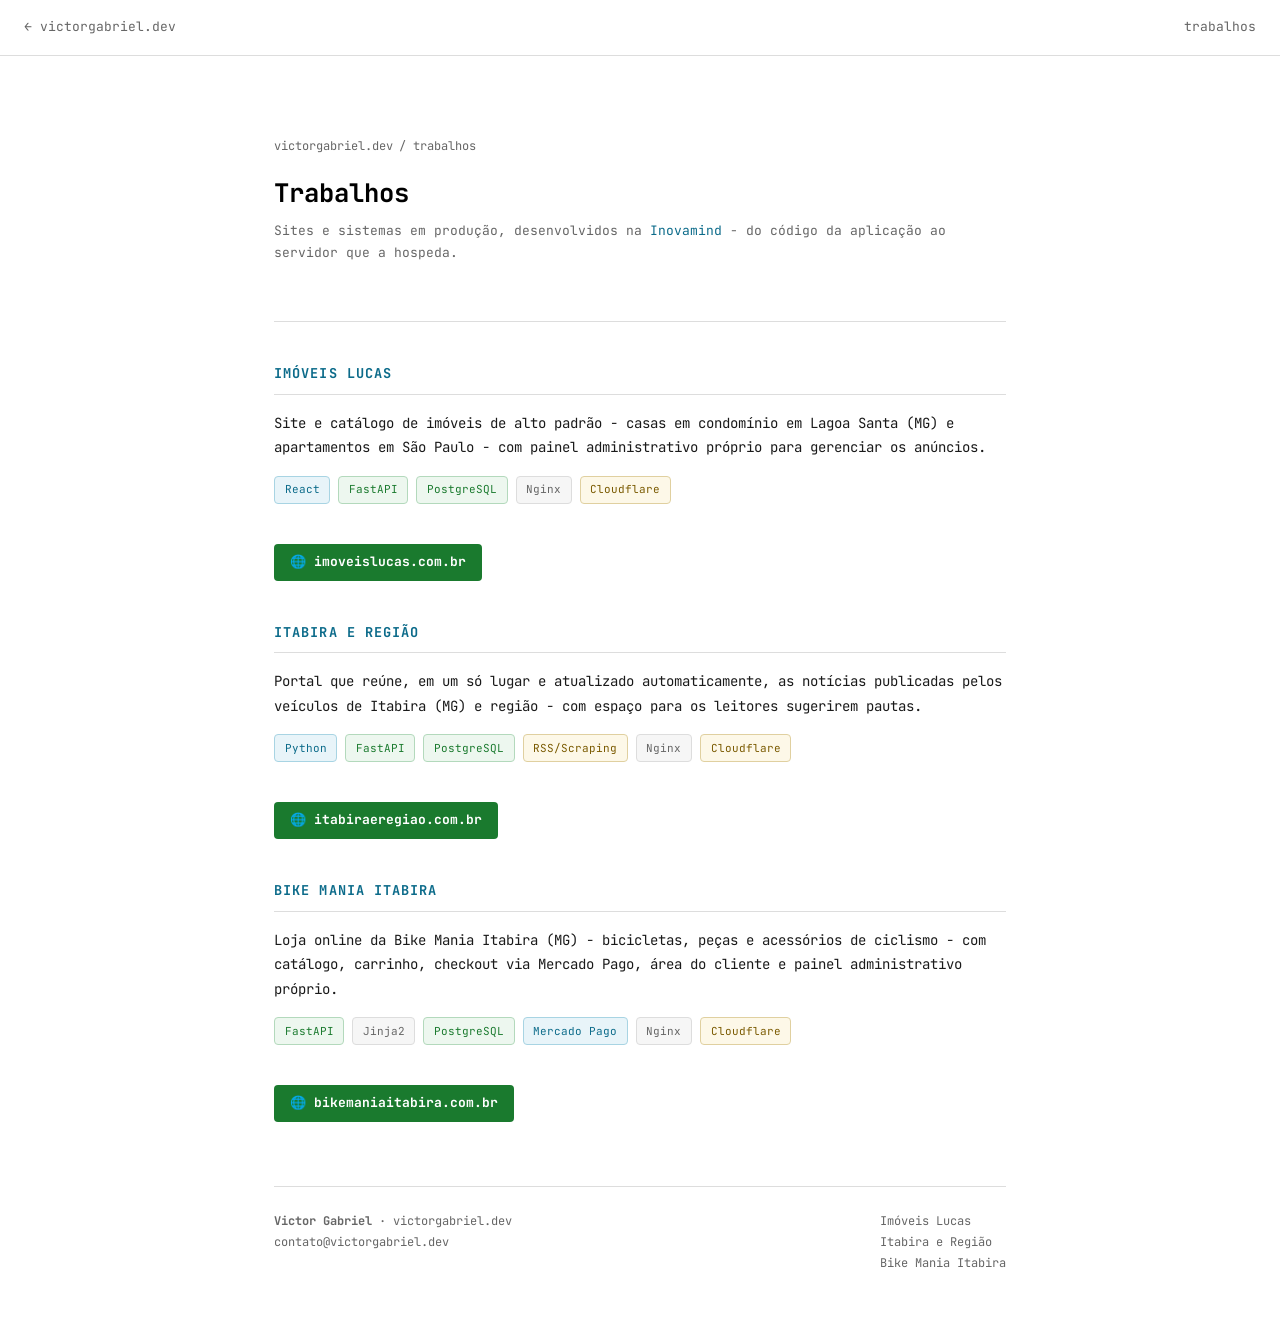
==== trabalhos/index.html @ 8f11a796 "Adiciona Bike Mania Itabira (novo trabalho-cliente) em Trabalhos + rede de sites Loja online de cicl" ====
<!DOCTYPE html>
<html lang="pt-BR">
<head>
  <meta charset="UTF-8">
  <meta name="viewport" content="width=device-width, initial-scale=1.0">

  <title>Trabalhos - Sites e Sistemas Desenvolvidos | Victor Gabriel</title>
  <meta name="description" content="Trabalhos desenvolvidos por Victor Gabriel na Inovamind: Imóveis Lucas (site e catálogo de imóveis de alto padrão com painel administrativo), Itabira e Região (portal que reúne as notícias dos veículos de Itabira-MG) e Bike Mania Itabira (loja online de ciclismo com checkout Mercado Pago e painel administrativo).">
  <meta name="keywords" content="Victor Gabriel trabalhos, Imóveis Lucas, Itabira e Região, Bike Mania Itabira, loja de bicicletas Itabira, e-commerce ciclismo, portal de notícias Itabira, catálogo de imóveis, painel administrativo, FastAPI, PostgreSQL, Inovamind, Victor Gabriel Dev, Victor Gabriel Desenvolvedor, Victor Gabriel Software">
  <meta name="author" content="Victor Gabriel">
  <meta name="robots" content="index, follow">
  <link rel="canonical" href="https://victorgabriel.dev/trabalhos/">

  <meta property="og:type"        content="website">
  <meta property="og:url"         content="https://victorgabriel.dev/trabalhos/">
  <meta property="og:title"       content="Trabalhos - Sites e Sistemas Desenvolvidos | Victor Gabriel">
  <meta property="og:description" content="Imóveis Lucas - site e catálogo de imóveis de alto padrão. Itabira e Região - portal de notícias de Itabira (MG). Bike Mania Itabira - loja online de ciclismo. Desenvolvidos na Inovamind.">
  <meta property="og:image"       content="https://victorgabriel.dev/paz-amor-e-coding.jpg">
  <meta property="og:locale"      content="pt_BR">
  <meta property="og:site_name"   content="Victor Gabriel">

  <meta name="twitter:card"        content="summary">
  <meta name="twitter:title"       content="Trabalhos - Sites e Sistemas Desenvolvidos | Victor Gabriel">
  <meta name="twitter:description" content="Imóveis Lucas - site e catálogo de imóveis de alto padrão. Itabira e Região - portal de notícias de Itabira (MG). Bike Mania Itabira - loja online de ciclismo. Desenvolvidos na Inovamind.">
  <meta name="twitter:image"       content="https://victorgabriel.dev/paz-amor-e-coding.jpg">

  <script type="application/ld+json">
  {
    "@context": "https://schema.org",
    "@type": "CollectionPage",
    "name": "Trabalhos - Victor Gabriel",
    "description": "Sites e sistemas desenvolvidos por Victor Gabriel na Inovamind.",
    "url": "https://victorgabriel.dev/trabalhos/",
    "inLanguage": "pt-BR",
    "author": {
      "@type": "Person",
      "name": "Victor Gabriel",
      "url": "https://victorgabriel.dev",
      "email": "contato@victorgabriel.dev"
    },
    "hasPart": [
      {
        "@type": "WebSite",
        "name": "Imóveis Lucas",
        "url": "https://www.imoveislucas.com.br",
        "description": "Site e catálogo de imóveis de alto padrão - casas em condomínio em Lagoa Santa (MG) e apartamentos em São Paulo - com painel administrativo próprio."
      },
      {
        "@type": "WebSite",
        "name": "Itabira e Região",
        "url": "https://itabiraeregiao.com.br",
        "description": "Portal que reúne, em um só lugar e atualizado automaticamente, as notícias publicadas pelos veículos de Itabira (MG) e região."
      },
      {
        "@type": "WebSite",
        "name": "Bike Mania Itabira",
        "url": "https://bikemaniaitabira.com.br",
        "description": "Loja online da Bike Mania Itabira (MG) - bicicletas, peças e acessórios de ciclismo - com catálogo, carrinho, checkout Mercado Pago, área do cliente e painel administrativo próprio."
      }
    ]
  }
  </script>

  <link rel="preconnect" href="https://fonts.googleapis.com">
  <link rel="preconnect" href="https://fonts.gstatic.com" crossorigin>
  <link href="https://fonts.googleapis.com/css2?family=JetBrains+Mono:ital,wght@0,400;0,600;0,700;1,400&display=swap" rel="stylesheet">

  <style>
    *, *::before, *::after { box-sizing: border-box; margin: 0; padding: 0 }

    :root {
      --bg:      #ffffff;
      --bg-2:    #f6f6f6;
      --bg-3:    #efefef;
      --fg:      #1a1a1a;
      --fg-2:    #666;
      --green:   #1a7a2e;
      --cyan:    #0c6b8a;
      --yellow:  #7a5a00;
      --red:     #b53030;
      --border:  #ddd;
      --font:    'JetBrains Mono', 'Cascadia Code', 'Fira Code', monospace;
      --radius:  4px;
      --max-w:   780px
    }

    html { scroll-behavior: smooth }

    body {
      background: var(--bg);
      color: var(--fg);
      font-family: var(--font);
      font-size: 14px;
      line-height: 1.75
    }

    .page {
      max-width: var(--max-w);
      margin: 0 auto;
      padding: 2rem 1.5rem 4rem
    }

    nav {
      display: flex;
      justify-content: space-between;
      align-items: center;
      padding: 1rem 1.5rem;
      border-bottom: 1px solid var(--border);
      font-size: 13px;
      position: sticky;
      top: 0;
      background: var(--bg);
      z-index: 10
    }

    nav a {
      color: var(--fg-2);
      text-decoration: none;
      transition: color .15s
    }
    nav a:hover { color: var(--green) }

    nav .nav-right { display: flex; gap: 1.5rem; align-items: center }

    header {
      padding: 3rem 0 2rem;
      border-bottom: 1px solid var(--border);
      margin-bottom: 2.5rem
    }

    .breadcrumb {
      font-size: 12px;
      color: var(--fg-2);
      margin-bottom: 1.25rem
    }
    .breadcrumb a { color: var(--fg-2); text-decoration: none }
    .breadcrumb a:hover { color: var(--green) }
    .breadcrumb span { margin: 0 .4rem }

    h1 {
      font-size: 1.6rem;
      font-weight: 700;
      color: #000;
      line-height: 1.3;
      margin-bottom: .6rem
    }

    .tagline {
      color: var(--fg-2);
      font-size: 13px;
      margin-bottom: 1.5rem
    }

    .meta-badges {
      display: flex;
      flex-wrap: wrap;
      gap: .5rem;
      margin-bottom: 1.5rem
    }

    .badge {
      display: inline-block;
      font-size: 11px;
      padding: .2rem .6rem;
      border-radius: var(--radius);
      border: 1px solid var(--border);
      color: var(--fg-2);
      background: var(--bg-2)
    }
    .badge.green  { border-color: #b3d9bc; color: var(--green);  background: #edf7ef }
    .badge.cyan   { border-color: #a8d4e3; color: var(--cyan);   background: #e8f4f9 }
    .badge.yellow { border-color: #e0d0a0; color: var(--yellow); background: #fdf8e8 }

    .header-links { display: flex; gap: 1rem; flex-wrap: wrap }

    .link-primary {
      background: var(--green);
      color: #fff !important;
      padding: .45rem 1rem;
      border-radius: var(--radius);
      font-size: 13px;
      font-weight: 700;
      text-decoration: none;
      transition: opacity .15s
    }
    .link-primary:hover { opacity: .85 }

    .link-secondary {
      border: 1px solid var(--border);
      color: var(--fg-2) !important;
      padding: .45rem 1rem;
      border-radius: var(--radius);
      font-size: 13px;
      text-decoration: none;
      transition: border-color .15s, color .15s
    }
    .link-secondary:hover { border-color: var(--fg-2); color: var(--fg) !important }

    .content { display: flex; flex-direction: column; gap: 2.5rem }

    section { display: flex; flex-direction: column; gap: 1rem }

    h2 {
      font-size: .85rem;
      font-weight: 700;
      color: var(--cyan);
      text-transform: uppercase;
      letter-spacing: .08em;
      padding-bottom: .5rem;
      border-bottom: 1px solid var(--border)
    }

    p { color: var(--fg) }

    a { color: var(--cyan); text-decoration: none }
    a:hover { text-decoration: underline }

    code {
      font-family: var(--font);
      font-size: .9em;
      background: var(--bg-2);
      border: 1px solid var(--border);
      padding: .1em .4em;
      border-radius: 2px;
      color: var(--yellow)
    }

    footer {
      margin-top: 4rem;
      padding-top: 1.5rem;
      border-top: 1px solid var(--border);
      display: flex;
      justify-content: space-between;
      gap: 1rem;
      flex-wrap: wrap;
      font-size: 12px;
      color: var(--fg-2)
    }
    footer a { color: var(--fg-2) }
    footer a:hover { color: var(--green) }
  </style>
</head>
<body>
  <nav>
    <a href="https://victorgabriel.dev">← victorgabriel.dev</a>
    <div class="nav-right">
      <a href="https://victorgabriel.dev/trabalhos/">trabalhos</a>
    </div>
  </nav>

  <div class="page">
    <header>
      <div class="breadcrumb">
        <a href="https://victorgabriel.dev">victorgabriel.dev</a><span>/</span>trabalhos
      </div>
      <h1>Trabalhos</h1>
      <p class="tagline">Sites e sistemas em produção, desenvolvidos na <a href="https://inovamind.dev">Inovamind</a> - do código da aplicação ao servidor que a hospeda.</p>
    </header>

    <div class="content">
      <section id="imoveis-lucas">
        <h2>Imóveis Lucas</h2>
        <p>Site e catálogo de imóveis de alto padrão - casas em condomínio em Lagoa Santa (MG) e apartamentos em São Paulo - com painel administrativo próprio para gerenciar os anúncios.</p>
        <div class="meta-badges">
          <span class="badge cyan">React</span>
          <span class="badge green">FastAPI</span>
          <span class="badge green">PostgreSQL</span>
          <span class="badge">Nginx</span>
          <span class="badge yellow">Cloudflare</span>
        </div>
        <div class="header-links">
          <a class="link-primary" href="https://www.imoveislucas.com.br">🌐 imoveislucas.com.br</a>
        </div>
      </section>

      <section id="itabira-e-regiao">
        <h2>Itabira e Região</h2>
        <p>Portal que reúne, em um só lugar e atualizado automaticamente, as notícias publicadas pelos veículos de Itabira (MG) e região - com espaço para os leitores sugerirem pautas.</p>
        <div class="meta-badges">
          <span class="badge cyan">Python</span>
          <span class="badge green">FastAPI</span>
          <span class="badge green">PostgreSQL</span>
          <span class="badge yellow">RSS/Scraping</span>
          <span class="badge">Nginx</span>
          <span class="badge yellow">Cloudflare</span>
        </div>
        <div class="header-links">
          <a class="link-primary" href="https://itabiraeregiao.com.br">🌐 itabiraeregiao.com.br</a>
        </div>
      </section>

      <section id="bike-mania-itabira">
        <h2>Bike Mania Itabira</h2>
        <p>Loja online da Bike Mania Itabira (MG) - bicicletas, peças e acessórios de ciclismo - com catálogo, carrinho, checkout via Mercado Pago, área do cliente e painel administrativo próprio.</p>
        <div class="meta-badges">
          <span class="badge green">FastAPI</span>
          <span class="badge">Jinja2</span>
          <span class="badge green">PostgreSQL</span>
          <span class="badge cyan">Mercado Pago</span>
          <span class="badge">Nginx</span>
          <span class="badge yellow">Cloudflare</span>
        </div>
        <div class="header-links">
          <a class="link-primary" href="https://bikemaniaitabira.com.br">🌐 bikemaniaitabira.com.br</a>
        </div>
      </section>
    </div>

    <footer>
      <div>
        <strong>Victor Gabriel</strong> · <a href="https://victorgabriel.dev">victorgabriel.dev</a><br>
        <a href="mailto:contato@victorgabriel.dev">contato@victorgabriel.dev</a>
      </div>
      <div>
        <a href="https://www.imoveislucas.com.br">Imóveis Lucas</a><br>
        <a href="https://itabiraeregiao.com.br">Itabira e Região</a><br>
        <a href="https://bikemaniaitabira.com.br">Bike Mania Itabira</a>
      </div>
    </footer>
  </div>
</body>
</html>
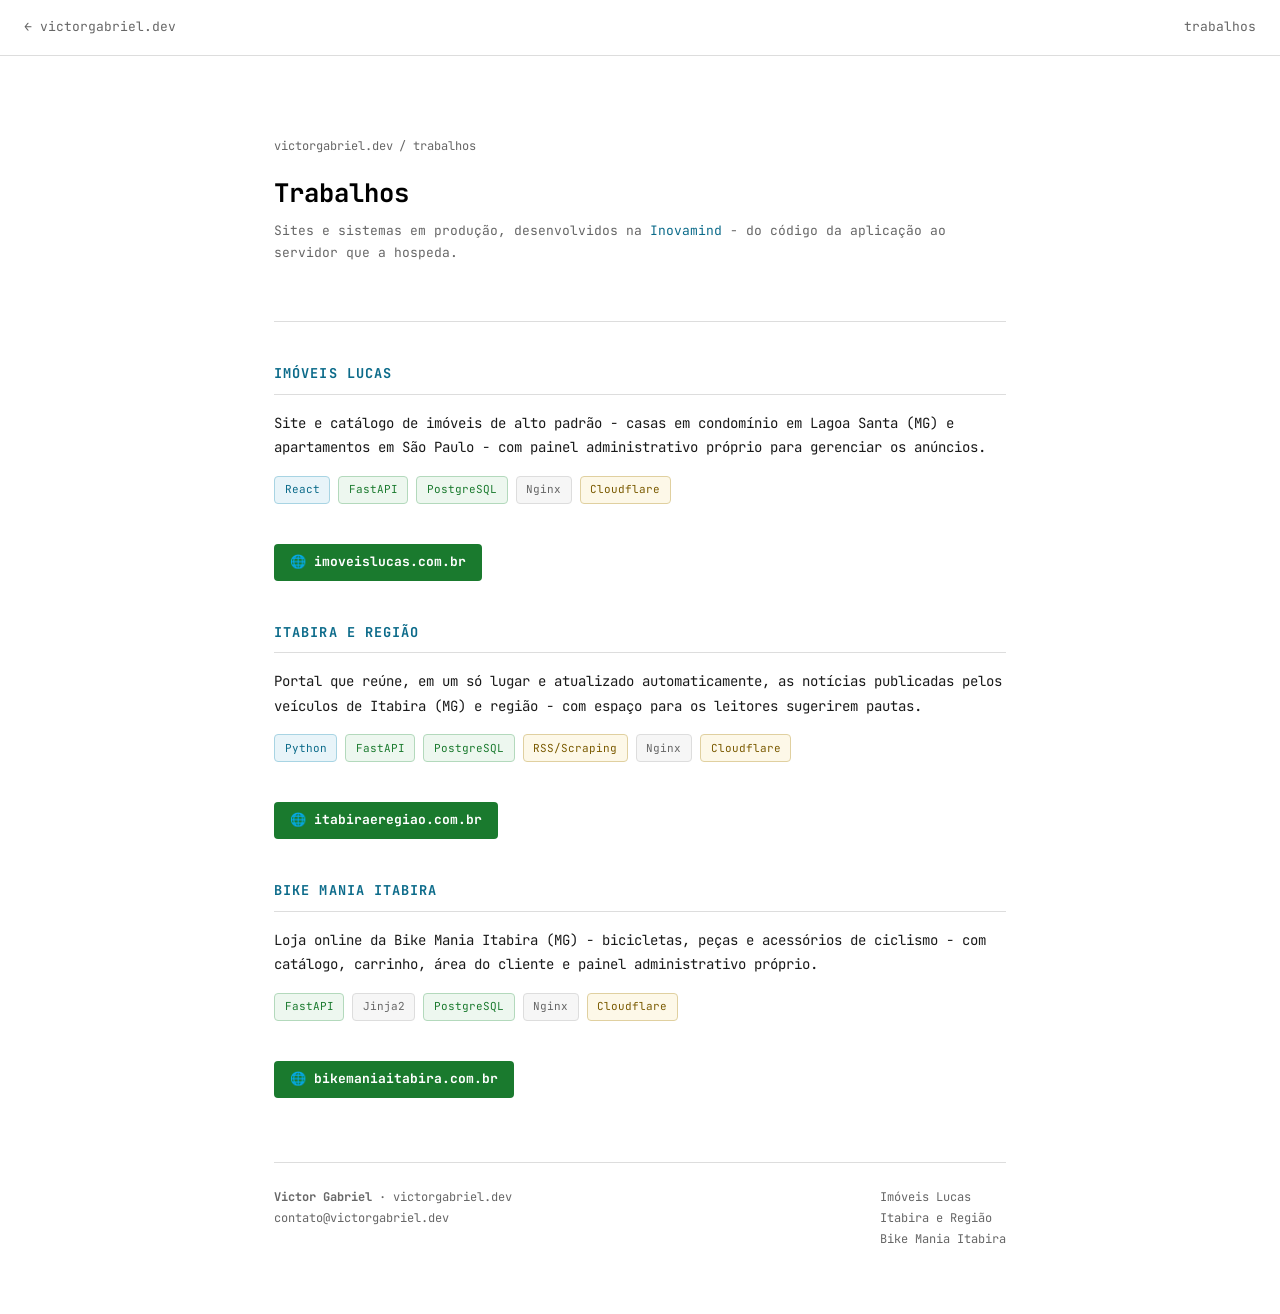
==== commit 5cef8224: "Remove Mercado Pago do card Bike Mania (menção + tag) Co-Authored-By: Claude Opus 4.8 (1M context) <" ====
--- a/trabalhos/index.html
+++ b/trabalhos/index.html
@@ -5,7 +5,7 @@
   <meta name="viewport" content="width=device-width, initial-scale=1.0">
 
   <title>Trabalhos - Sites e Sistemas Desenvolvidos | Victor Gabriel</title>
-  <meta name="description" content="Trabalhos desenvolvidos por Victor Gabriel na Inovamind: Imóveis Lucas (site e catálogo de imóveis de alto padrão com painel administrativo), Itabira e Região (portal que reúne as notícias dos veículos de Itabira-MG) e Bike Mania Itabira (loja online de ciclismo com checkout Mercado Pago e painel administrativo).">
+  <meta name="description" content="Trabalhos desenvolvidos por Victor Gabriel na Inovamind: Imóveis Lucas (site e catálogo de imóveis de alto padrão com painel administrativo), Itabira e Região (portal que reúne as notícias dos veículos de Itabira-MG) e Bike Mania Itabira (loja online de ciclismo com painel administrativo).">
   <meta name="keywords" content="Victor Gabriel trabalhos, Imóveis Lucas, Itabira e Região, Bike Mania Itabira, loja de bicicletas Itabira, e-commerce ciclismo, portal de notícias Itabira, catálogo de imóveis, painel administrativo, FastAPI, PostgreSQL, Inovamind, Victor Gabriel Dev, Victor Gabriel Desenvolvedor, Victor Gabriel Software">
   <meta name="author" content="Victor Gabriel">
   <meta name="robots" content="index, follow">
@@ -55,7 +55,7 @@
         "@type": "WebSite",
         "name": "Bike Mania Itabira",
         "url": "https://bikemaniaitabira.com.br",
-        "description": "Loja online da Bike Mania Itabira (MG) - bicicletas, peças e acessórios de ciclismo - com catálogo, carrinho, checkout Mercado Pago, área do cliente e painel administrativo próprio."
+        "description": "Loja online da Bike Mania Itabira (MG) - bicicletas, peças e acessórios de ciclismo - com catálogo, carrinho, área do cliente e painel administrativo próprio."
       }
     ]
   }
@@ -291,12 +291,11 @@
 
       <section id="bike-mania-itabira">
         <h2>Bike Mania Itabira</h2>
-        <p>Loja online da Bike Mania Itabira (MG) - bicicletas, peças e acessórios de ciclismo - com catálogo, carrinho, checkout via Mercado Pago, área do cliente e painel administrativo próprio.</p>
+        <p>Loja online da Bike Mania Itabira (MG) - bicicletas, peças e acessórios de ciclismo - com catálogo, carrinho, área do cliente e painel administrativo próprio.</p>
         <div class="meta-badges">
           <span class="badge green">FastAPI</span>
           <span class="badge">Jinja2</span>
           <span class="badge green">PostgreSQL</span>
-          <span class="badge cyan">Mercado Pago</span>
           <span class="badge">Nginx</span>
           <span class="badge yellow">Cloudflare</span>
         </div>
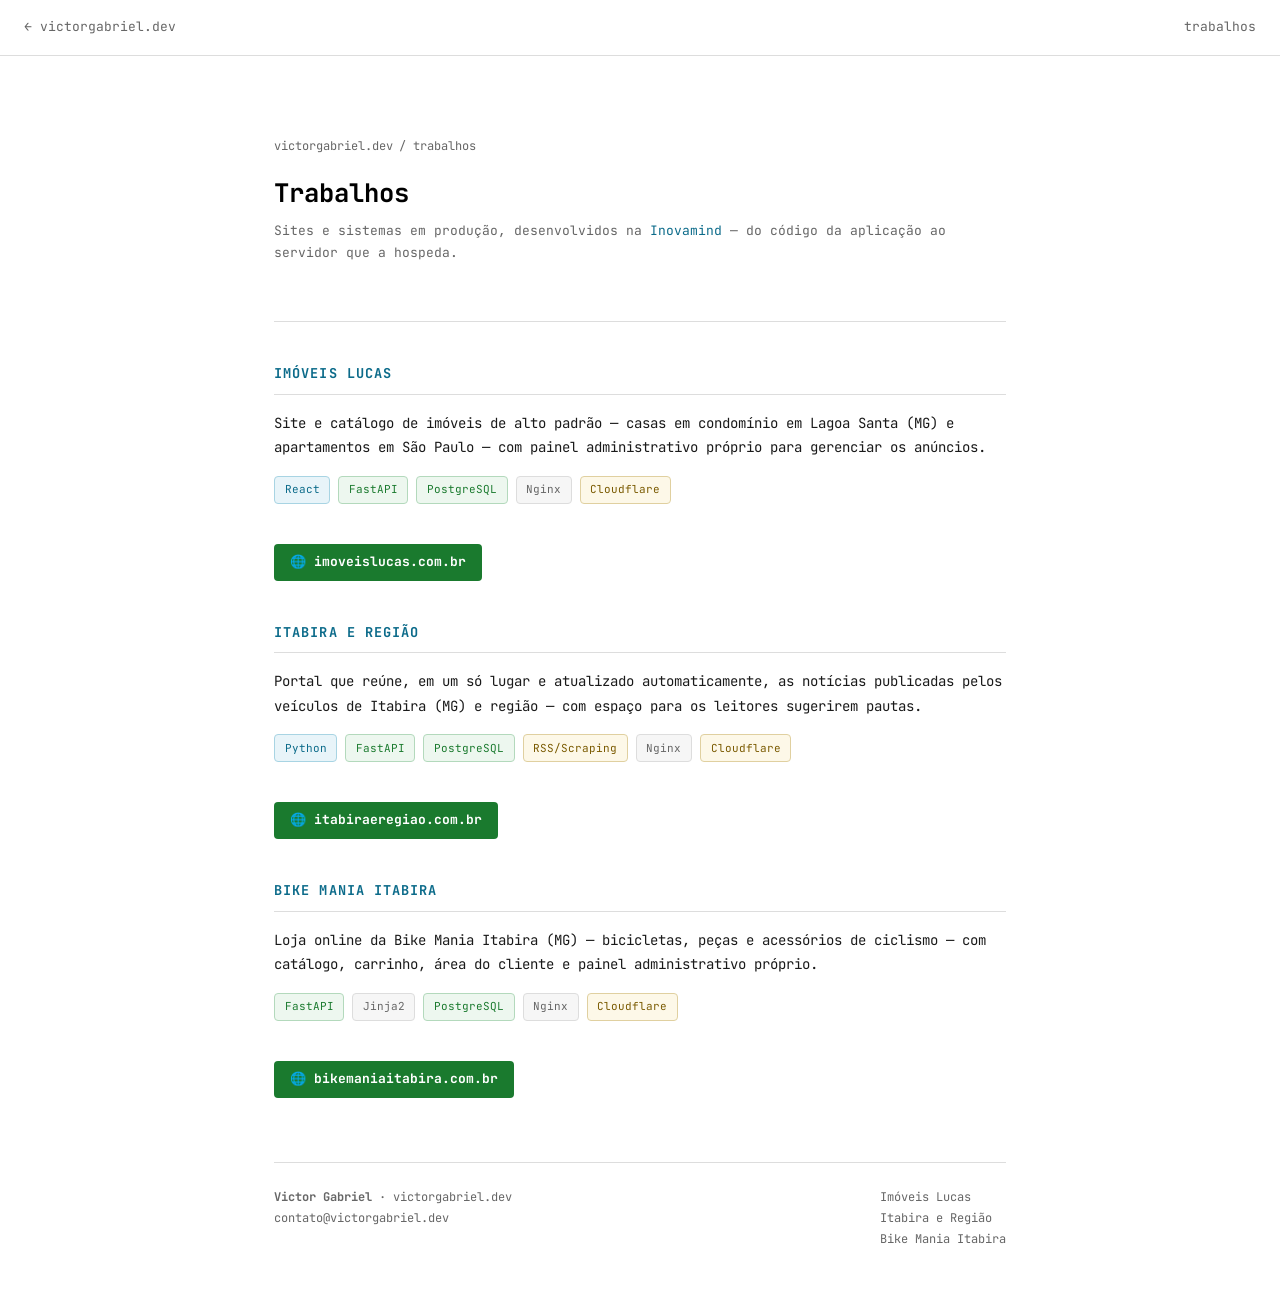
==== commit 7d26b2d9: "Remove Mercado Pago do card Bike Mania (menção + tag) Co-Authored-By: Claude Opus 4.8 (1M context) <" ====
--- a/trabalhos/index.html
+++ b/trabalhos/index.html
@@ -4,7 +4,7 @@
   <meta charset="UTF-8">
   <meta name="viewport" content="width=device-width, initial-scale=1.0">
 
-  <title>Trabalhos - Sites e Sistemas Desenvolvidos | Victor Gabriel</title>
+  <title>Trabalhos — Sites e Sistemas Desenvolvidos | Victor Gabriel</title>
   <meta name="description" content="Trabalhos desenvolvidos por Victor Gabriel na Inovamind: Imóveis Lucas (site e catálogo de imóveis de alto padrão com painel administrativo), Itabira e Região (portal que reúne as notícias dos veículos de Itabira-MG) e Bike Mania Itabira (loja online de ciclismo com painel administrativo).">
   <meta name="keywords" content="Victor Gabriel trabalhos, Imóveis Lucas, Itabira e Região, Bike Mania Itabira, loja de bicicletas Itabira, e-commerce ciclismo, portal de notícias Itabira, catálogo de imóveis, painel administrativo, FastAPI, PostgreSQL, Inovamind, Victor Gabriel Dev, Victor Gabriel Desenvolvedor, Victor Gabriel Software">
   <meta name="author" content="Victor Gabriel">
@@ -13,22 +13,22 @@
 
   <meta property="og:type"        content="website">
   <meta property="og:url"         content="https://victorgabriel.dev/trabalhos/">
-  <meta property="og:title"       content="Trabalhos - Sites e Sistemas Desenvolvidos | Victor Gabriel">
-  <meta property="og:description" content="Imóveis Lucas - site e catálogo de imóveis de alto padrão. Itabira e Região - portal de notícias de Itabira (MG). Bike Mania Itabira - loja online de ciclismo. Desenvolvidos na Inovamind.">
+  <meta property="og:title"       content="Trabalhos — Sites e Sistemas Desenvolvidos | Victor Gabriel">
+  <meta property="og:description" content="Imóveis Lucas — site e catálogo de imóveis de alto padrão. Itabira e Região — portal de notícias de Itabira (MG). Bike Mania Itabira — loja online de ciclismo. Desenvolvidos na Inovamind.">
   <meta property="og:image"       content="https://victorgabriel.dev/paz-amor-e-coding.jpg">
   <meta property="og:locale"      content="pt_BR">
   <meta property="og:site_name"   content="Victor Gabriel">
 
   <meta name="twitter:card"        content="summary">
-  <meta name="twitter:title"       content="Trabalhos - Sites e Sistemas Desenvolvidos | Victor Gabriel">
-  <meta name="twitter:description" content="Imóveis Lucas - site e catálogo de imóveis de alto padrão. Itabira e Região - portal de notícias de Itabira (MG). Bike Mania Itabira - loja online de ciclismo. Desenvolvidos na Inovamind.">
+  <meta name="twitter:title"       content="Trabalhos — Sites e Sistemas Desenvolvidos | Victor Gabriel">
+  <meta name="twitter:description" content="Imóveis Lucas — site e catálogo de imóveis de alto padrão. Itabira e Região — portal de notícias de Itabira (MG). Bike Mania Itabira — loja online de ciclismo. Desenvolvidos na Inovamind.">
   <meta name="twitter:image"       content="https://victorgabriel.dev/paz-amor-e-coding.jpg">
 
   <script type="application/ld+json">
   {
     "@context": "https://schema.org",
     "@type": "CollectionPage",
-    "name": "Trabalhos - Victor Gabriel",
+    "name": "Trabalhos — Victor Gabriel",
     "description": "Sites e sistemas desenvolvidos por Victor Gabriel na Inovamind.",
     "url": "https://victorgabriel.dev/trabalhos/",
     "inLanguage": "pt-BR",
@@ -43,7 +43,7 @@
         "@type": "WebSite",
         "name": "Imóveis Lucas",
         "url": "https://www.imoveislucas.com.br",
-        "description": "Site e catálogo de imóveis de alto padrão - casas em condomínio em Lagoa Santa (MG) e apartamentos em São Paulo - com painel administrativo próprio."
+        "description": "Site e catálogo de imóveis de alto padrão — casas em condomínio em Lagoa Santa (MG) e apartamentos em São Paulo — com painel administrativo próprio."
       },
       {
         "@type": "WebSite",
@@ -55,7 +55,7 @@
         "@type": "WebSite",
         "name": "Bike Mania Itabira",
         "url": "https://bikemaniaitabira.com.br",
-        "description": "Loja online da Bike Mania Itabira (MG) - bicicletas, peças e acessórios de ciclismo - com catálogo, carrinho, área do cliente e painel administrativo próprio."
+        "description": "Loja online da Bike Mania Itabira (MG) — bicicletas, peças e acessórios de ciclismo — com catálogo, carrinho, área do cliente e painel administrativo próprio."
       }
     ]
   }
@@ -254,13 +254,13 @@
         <a href="https://victorgabriel.dev">victorgabriel.dev</a><span>/</span>trabalhos
       </div>
       <h1>Trabalhos</h1>
-      <p class="tagline">Sites e sistemas em produção, desenvolvidos na <a href="https://inovamind.dev">Inovamind</a> - do código da aplicação ao servidor que a hospeda.</p>
+      <p class="tagline">Sites e sistemas em produção, desenvolvidos na <a href="https://inovamind.dev">Inovamind</a> — do código da aplicação ao servidor que a hospeda.</p>
     </header>
 
     <div class="content">
       <section id="imoveis-lucas">
         <h2>Imóveis Lucas</h2>
-        <p>Site e catálogo de imóveis de alto padrão - casas em condomínio em Lagoa Santa (MG) e apartamentos em São Paulo - com painel administrativo próprio para gerenciar os anúncios.</p>
+        <p>Site e catálogo de imóveis de alto padrão — casas em condomínio em Lagoa Santa (MG) e apartamentos em São Paulo — com painel administrativo próprio para gerenciar os anúncios.</p>
         <div class="meta-badges">
           <span class="badge cyan">React</span>
           <span class="badge green">FastAPI</span>
@@ -275,7 +275,7 @@
 
       <section id="itabira-e-regiao">
         <h2>Itabira e Região</h2>
-        <p>Portal que reúne, em um só lugar e atualizado automaticamente, as notícias publicadas pelos veículos de Itabira (MG) e região - com espaço para os leitores sugerirem pautas.</p>
+        <p>Portal que reúne, em um só lugar e atualizado automaticamente, as notícias publicadas pelos veículos de Itabira (MG) e região — com espaço para os leitores sugerirem pautas.</p>
         <div class="meta-badges">
           <span class="badge cyan">Python</span>
           <span class="badge green">FastAPI</span>
@@ -291,7 +291,7 @@
 
       <section id="bike-mania-itabira">
         <h2>Bike Mania Itabira</h2>
-        <p>Loja online da Bike Mania Itabira (MG) - bicicletas, peças e acessórios de ciclismo - com catálogo, carrinho, área do cliente e painel administrativo próprio.</p>
+        <p>Loja online da Bike Mania Itabira (MG) — bicicletas, peças e acessórios de ciclismo — com catálogo, carrinho, área do cliente e painel administrativo próprio.</p>
         <div class="meta-badges">
           <span class="badge green">FastAPI</span>
           <span class="badge">Jinja2</span>
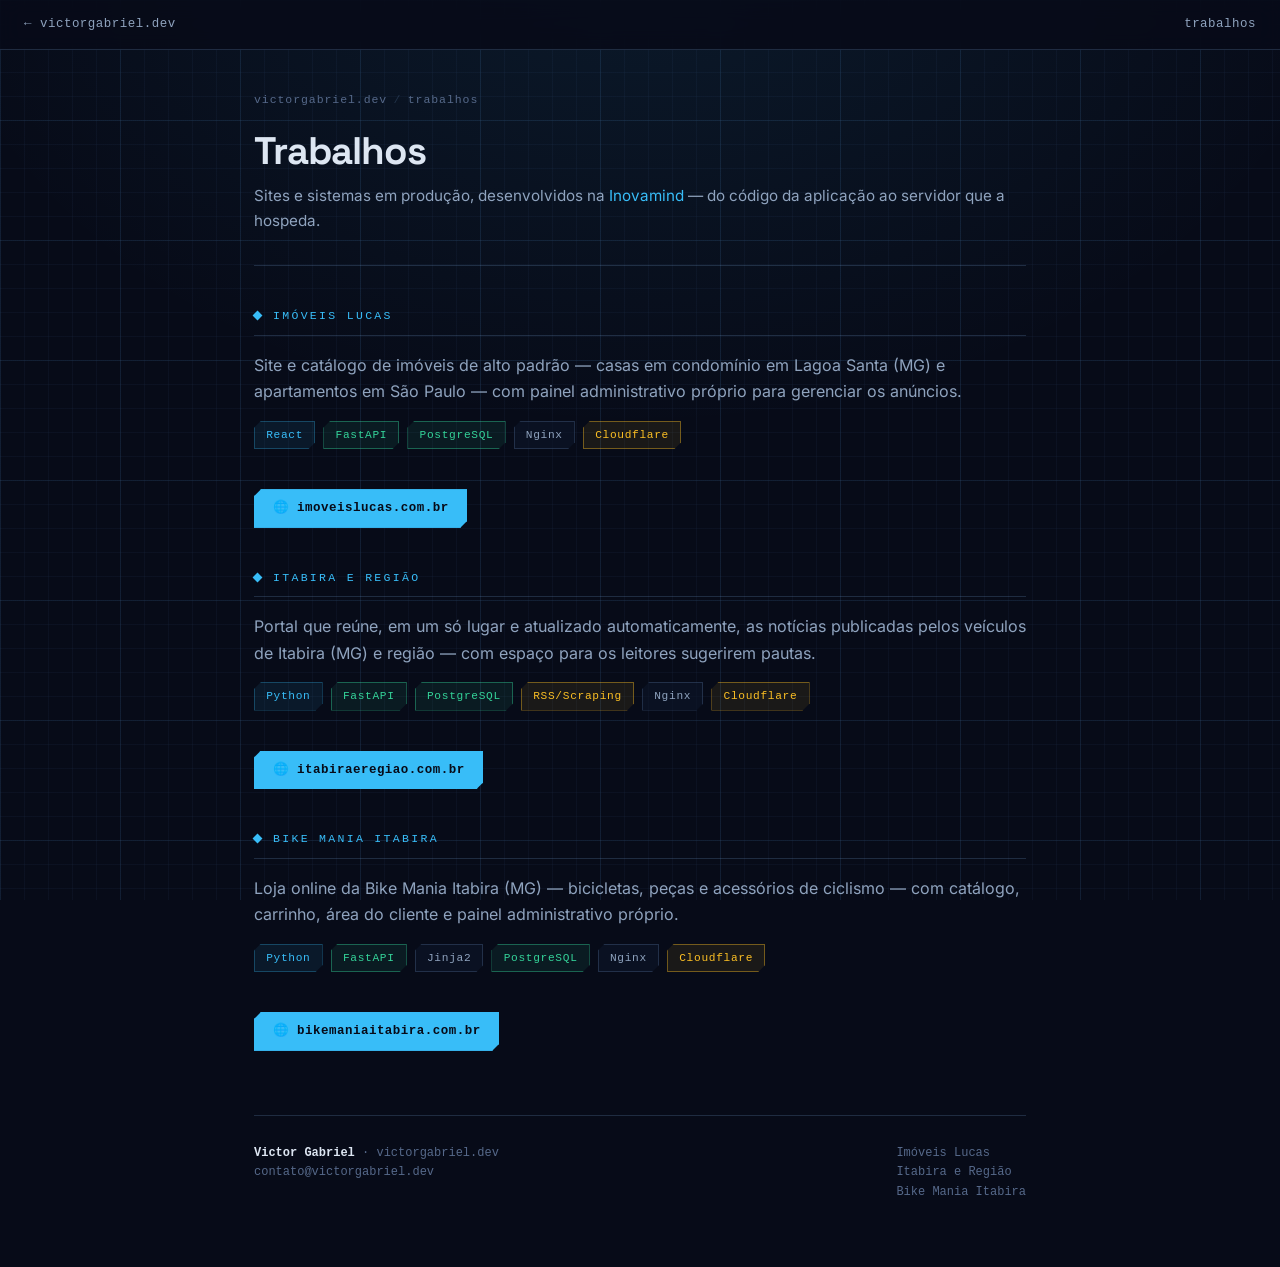
==== commit 08e7f34f: "Sincroniza o espelho com o victorgabriel.dev (visual Blueprint) O espelho estava defasado: parado no" ====
--- a/trabalhos/index.html
+++ b/trabalhos/index.html
@@ -61,184 +61,11 @@
   }
   </script>
 
-  <link rel="preconnect" href="https://fonts.googleapis.com">
-  <link rel="preconnect" href="https://fonts.gstatic.com" crossorigin>
-  <link href="https://fonts.googleapis.com/css2?family=JetBrains+Mono:ital,wght@0,400;0,600;0,700;1,400&display=swap" rel="stylesheet">
-
-  <style>
-    *, *::before, *::after { box-sizing: border-box; margin: 0; padding: 0 }
-
-    :root {
-      --bg:      #ffffff;
-      --bg-2:    #f6f6f6;
-      --bg-3:    #efefef;
-      --fg:      #1a1a1a;
-      --fg-2:    #666;
-      --green:   #1a7a2e;
-      --cyan:    #0c6b8a;
-      --yellow:  #7a5a00;
-      --red:     #b53030;
-      --border:  #ddd;
-      --font:    'JetBrains Mono', 'Cascadia Code', 'Fira Code', monospace;
-      --radius:  4px;
-      --max-w:   780px
-    }
-
-    html { scroll-behavior: smooth }
-
-    body {
-      background: var(--bg);
-      color: var(--fg);
-      font-family: var(--font);
-      font-size: 14px;
-      line-height: 1.75
-    }
-
-    .page {
-      max-width: var(--max-w);
-      margin: 0 auto;
-      padding: 2rem 1.5rem 4rem
-    }
-
-    nav {
-      display: flex;
-      justify-content: space-between;
-      align-items: center;
-      padding: 1rem 1.5rem;
-      border-bottom: 1px solid var(--border);
-      font-size: 13px;
-      position: sticky;
-      top: 0;
-      background: var(--bg);
-      z-index: 10
-    }
-
-    nav a {
-      color: var(--fg-2);
-      text-decoration: none;
-      transition: color .15s
-    }
-    nav a:hover { color: var(--green) }
-
-    nav .nav-right { display: flex; gap: 1.5rem; align-items: center }
-
-    header {
-      padding: 3rem 0 2rem;
-      border-bottom: 1px solid var(--border);
-      margin-bottom: 2.5rem
-    }
-
-    .breadcrumb {
-      font-size: 12px;
-      color: var(--fg-2);
-      margin-bottom: 1.25rem
-    }
-    .breadcrumb a { color: var(--fg-2); text-decoration: none }
-    .breadcrumb a:hover { color: var(--green) }
-    .breadcrumb span { margin: 0 .4rem }
-
-    h1 {
-      font-size: 1.6rem;
-      font-weight: 700;
-      color: #000;
-      line-height: 1.3;
-      margin-bottom: .6rem
-    }
-
-    .tagline {
-      color: var(--fg-2);
-      font-size: 13px;
-      margin-bottom: 1.5rem
-    }
-
-    .meta-badges {
-      display: flex;
-      flex-wrap: wrap;
-      gap: .5rem;
-      margin-bottom: 1.5rem
-    }
-
-    .badge {
-      display: inline-block;
-      font-size: 11px;
-      padding: .2rem .6rem;
-      border-radius: var(--radius);
-      border: 1px solid var(--border);
-      color: var(--fg-2);
-      background: var(--bg-2)
-    }
-    .badge.green  { border-color: #b3d9bc; color: var(--green);  background: #edf7ef }
-    .badge.cyan   { border-color: #a8d4e3; color: var(--cyan);   background: #e8f4f9 }
-    .badge.yellow { border-color: #e0d0a0; color: var(--yellow); background: #fdf8e8 }
-
-    .header-links { display: flex; gap: 1rem; flex-wrap: wrap }
-
-    .link-primary {
-      background: var(--green);
-      color: #fff !important;
-      padding: .45rem 1rem;
-      border-radius: var(--radius);
-      font-size: 13px;
-      font-weight: 700;
-      text-decoration: none;
-      transition: opacity .15s
-    }
-    .link-primary:hover { opacity: .85 }
-
-    .link-secondary {
-      border: 1px solid var(--border);
-      color: var(--fg-2) !important;
-      padding: .45rem 1rem;
-      border-radius: var(--radius);
-      font-size: 13px;
-      text-decoration: none;
-      transition: border-color .15s, color .15s
-    }
-    .link-secondary:hover { border-color: var(--fg-2); color: var(--fg) !important }
-
-    .content { display: flex; flex-direction: column; gap: 2.5rem }
-
-    section { display: flex; flex-direction: column; gap: 1rem }
-
-    h2 {
-      font-size: .85rem;
-      font-weight: 700;
-      color: var(--cyan);
-      text-transform: uppercase;
-      letter-spacing: .08em;
-      padding-bottom: .5rem;
-      border-bottom: 1px solid var(--border)
-    }
-
-    p { color: var(--fg) }
-
-    a { color: var(--cyan); text-decoration: none }
-    a:hover { text-decoration: underline }
-
-    code {
-      font-family: var(--font);
-      font-size: .9em;
-      background: var(--bg-2);
-      border: 1px solid var(--border);
-      padding: .1em .4em;
-      border-radius: 2px;
-      color: var(--yellow)
-    }
-
-    footer {
-      margin-top: 4rem;
-      padding-top: 1.5rem;
-      border-top: 1px solid var(--border);
-      display: flex;
-      justify-content: space-between;
-      gap: 1rem;
-      flex-wrap: wrap;
-      font-size: 12px;
-      color: var(--fg-2)
-    }
-    footer a { color: var(--fg-2) }
-    footer a:hover { color: var(--green) }
-  </style>
+  <link rel="preload" href="/fonts/space-grotesk.woff2" as="font" type="font/woff2" crossorigin>
+  <link rel="preload" href="/fonts/inter.woff2" as="font" type="font/woff2" crossorigin>
+  <link rel="stylesheet" href="/css/site.css">
+  <meta name="theme-color" content="#070B18">
+  <meta name="color-scheme" content="dark">
 </head>
 <body>
   <nav>
@@ -254,7 +81,7 @@
         <a href="https://victorgabriel.dev">victorgabriel.dev</a><span>/</span>trabalhos
       </div>
       <h1>Trabalhos</h1>
-      <p class="tagline">Sites e sistemas em produção, desenvolvidos na <a href="https://inovamind.dev">Inovamind</a> — do código da aplicação ao servidor que a hospeda.</p>
+      <p class="tagline">Sites e sistemas em produção, desenvolvidos na <a href="https://www.inovamind.dev">Inovamind</a> — do código da aplicação ao servidor que a hospeda.</p>
     </header>
 
     <div class="content">
@@ -293,6 +120,7 @@
         <h2>Bike Mania Itabira</h2>
         <p>Loja online da Bike Mania Itabira (MG) — bicicletas, peças e acessórios de ciclismo — com catálogo, carrinho, área do cliente e painel administrativo próprio.</p>
         <div class="meta-badges">
+          <span class="badge cyan">Python</span>
           <span class="badge green">FastAPI</span>
           <span class="badge">Jinja2</span>
           <span class="badge green">PostgreSQL</span>
--- a/css/site.css
+++ b/css/site.css
@@ -0,0 +1,966 @@
+@font-face {
+    font-family: "Inter";
+    font-style: normal;
+    font-weight: 400 700;
+    font-display: swap;
+    src: url("/fonts/inter.woff2") format("woff2");
+}
+
+@font-face {
+    font-family: "Space Grotesk";
+    font-style: normal;
+    font-weight: 400 700;
+    font-display: swap;
+    src: url("/fonts/space-grotesk.woff2") format("woff2");
+}
+
+:root {
+    --bg:        #070B18;
+    --fill:      rgba(8, 14, 30, 0.78);
+    --fill-hi:   rgba(14, 24, 46, 0.86);
+    --fill-2:    rgba(14, 22, 42, 0.55);
+    --text:      #DDE6F2;
+    --muted:     #8FA3BE;
+    --faint:     #56698A;
+
+    --ciano:     #38BDF8;
+    --ciano-dim: rgba(56, 189, 248, 0.28);
+    --ciano-hi:  rgba(56, 189, 248, 0.62);
+    --linha:     rgba(120, 160, 210, 0.22);
+
+    --verde:     #34D399;
+    --ambar:     #FBBF24;
+    --vermelho:  #F87171;
+    --magenta:   #E879F9;
+
+    --mono: ui-monospace, "SFMono-Regular", Menlo, Consolas, monospace;
+
+    --chanfro: polygon(13px 0, 100% 0, 100% calc(100% - 13px), calc(100% - 13px) 100%, 0 100%, 0 13px);
+    --chanfro-sm: polygon(7px 0, 100% 0, 100% calc(100% - 7px), calc(100% - 7px) 100%, 0 100%, 0 7px);
+}
+
+*, *::before, *::after {
+    box-sizing: border-box;
+}
+
+html {
+    background: var(--bg);
+    scroll-behavior: smooth;
+}
+
+body {
+    margin: 0;
+    color: var(--text);
+    font-family: "Inter", system-ui, -apple-system, Segoe UI, sans-serif;
+    font-size: 16px;
+    line-height: 1.65;
+    -webkit-font-smoothing: antialiased;
+    background-color: var(--bg);
+    background-image:
+        radial-gradient(70rem 50rem at 50% -10%, rgba(56, 189, 248, 0.09), transparent 65%),
+        linear-gradient(rgba(86, 140, 200, 0.055) 1px, transparent 1px),
+        linear-gradient(90deg, rgba(86, 140, 200, 0.055) 1px, transparent 1px),
+        linear-gradient(rgba(86, 140, 200, 0.10) 1px, transparent 1px),
+        linear-gradient(90deg, rgba(86, 140, 200, 0.10) 1px, transparent 1px);
+    background-size: 100% 100%, 24px 24px, 24px 24px, 120px 120px, 120px 120px;
+    background-attachment: fixed;
+}
+
+a {
+    color: var(--ciano);
+    text-decoration: none;
+}
+
+a:hover {
+    text-decoration: underline;
+}
+
+a:focus-visible,
+button:focus-visible {
+    outline: 2px solid var(--ciano);
+    outline-offset: 3px;
+}
+
+code {
+    font-family: var(--mono);
+    font-size: 0.78rem;
+    color: var(--ciano);
+    background: rgba(56, 189, 248, 0.07);
+    border: 1px solid var(--ciano-dim);
+    padding: 3px 8px;
+    white-space: nowrap;
+}
+
+.frame {
+    background: linear-gradient(135deg, var(--ciano-hi), var(--linha) 45%, var(--ciano-dim));
+    clip-path: var(--chanfro);
+    padding: 1px;
+}
+
+.frame > .inner {
+    background: var(--fill);
+    clip-path: var(--chanfro);
+    padding: 26px 28px;
+}
+
+.rotulo {
+    font-family: var(--mono);
+    font-size: 11px;
+    font-weight: 500;
+    letter-spacing: 0.2em;
+    text-transform: uppercase;
+    color: var(--ciano);
+    display: flex;
+    align-items: center;
+    gap: 12px;
+    margin: 0 0 18px;
+}
+
+.rotulo::before {
+    content: "";
+    width: 7px;
+    height: 7px;
+    background: var(--ciano);
+    transform: rotate(45deg);
+    flex-shrink: 0;
+}
+
+.rotulo::after {
+    content: "";
+    flex: 1;
+    height: 1px;
+    background: repeating-linear-gradient(90deg, var(--linha) 0 6px, transparent 6px 10px);
+}
+
+.prancha {
+    max-width: 900px;
+    margin: 0 auto;
+    padding: 48px 20px 96px;
+}
+
+.prancha > .frame,
+.prancha > .secao {
+    margin: 0 0 34px;
+}
+
+.carimbo > .inner {
+    padding: 0;
+}
+
+.carimbo-topo {
+    display: grid;
+    grid-template-columns: 1fr 250px;
+}
+
+.carimbo-id {
+    padding: 30px 28px;
+    display: flex;
+    flex-direction: column;
+    justify-content: center;
+}
+
+.carimbo-foto {
+    border-left: 1px solid var(--linha);
+    padding: 16px;
+    display: flex;
+    align-items: center;
+    justify-content: center;
+}
+
+.carimbo-foto img {
+    display: block;
+    width: 100%;
+    height: auto;
+    filter: saturate(0.72) contrast(1.06);
+}
+
+.prancha h1 {
+    margin: 0;
+    font-family: "Space Grotesk", system-ui, sans-serif;
+    font-size: clamp(2rem, 5vw, 2.9rem);
+    font-weight: 700;
+    letter-spacing: -0.03em;
+    line-height: 1.05;
+}
+
+.headline {
+    margin: 12px 0 0;
+    color: var(--muted);
+    font-size: 0.9rem;
+    line-height: 1.55;
+    max-width: 34rem;
+}
+
+.carimbo-rodape {
+    display: grid;
+    grid-template-columns: 1fr 1fr;
+    border-top: 1px solid var(--linha);
+}
+
+.celula {
+    padding: 14px 28px;
+    font-family: var(--mono);
+    font-size: 0.82rem;
+}
+
+.celula + .celula {
+    border-left: 1px solid var(--linha);
+}
+
+.celula em {
+    font-style: normal;
+    color: var(--muted);
+}
+
+.secao > .rotulo {
+    margin-bottom: 14px;
+}
+
+.contato {
+    display: grid;
+    grid-template-columns: repeat(2, 1fr);
+    gap: 1px;
+    background: var(--linha);
+    border: 1px solid var(--linha);
+}
+
+.contato div {
+    background: var(--fill);
+    padding: 11px 16px;
+    font-size: 0.9rem;
+    display: flex;
+    gap: 10px;
+    align-items: baseline;
+}
+
+.contato strong {
+    color: var(--faint);
+    font-weight: 500;
+    min-width: 76px;
+    font-size: 0.72rem;
+    font-family: var(--mono);
+    letter-spacing: 0.1em;
+    text-transform: uppercase;
+}
+
+.bio p {
+    margin: 0;
+    color: #C2CFE0;
+    font-size: 1.01rem;
+    line-height: 1.78;
+}
+
+.poema > .inner {
+    display: flex;
+    gap: 20px;
+    align-items: flex-start;
+}
+
+.aspa {
+    font-family: "Space Grotesk", Georgia, serif;
+    font-size: 52px;
+    line-height: 0.9;
+    color: var(--ciano-dim);
+    flex-shrink: 0;
+}
+
+.verso {
+    font-style: italic;
+    color: var(--muted);
+    line-height: 1.8;
+}
+
+.autor {
+    display: block;
+    margin-top: 14px;
+    font-style: normal;
+    font-family: var(--mono);
+    font-size: 0.76rem;
+    letter-spacing: 0.04em;
+    color: var(--faint);
+}
+
+article.frame {
+    margin: 0 0 12px;
+    transition: background 0.25s ease;
+}
+
+article.frame:hover {
+    background: linear-gradient(135deg, var(--ciano), var(--ciano-hi) 60%, var(--linha));
+}
+
+article.frame > .inner {
+    padding: 20px 24px;
+    transition: background 0.25s ease;
+}
+
+article.frame:hover > .inner {
+    background: var(--fill-hi);
+}
+
+article h3 {
+    margin: 0 0 8px;
+    font-family: "Space Grotesk", system-ui, sans-serif;
+    font-size: 1.2rem;
+    font-weight: 700;
+    letter-spacing: -0.012em;
+}
+
+article h3 a {
+    color: var(--text);
+}
+
+article h3 a:hover {
+    color: var(--ciano);
+}
+
+article p {
+    margin: 0 0 10px;
+    color: var(--muted);
+    font-size: 0.92rem;
+}
+
+article p:last-child {
+    margin-bottom: 0;
+}
+
+.tags {
+    display: flex;
+    flex-wrap: wrap;
+    gap: 6px;
+}
+
+.acoes {
+    font-size: 0.87rem;
+}
+
+.selos {
+    display: flex;
+    flex-wrap: wrap;
+    gap: 5px;
+}
+
+.selos img {
+    display: block;
+    opacity: 0.85;
+    transition: opacity 0.2s ease;
+}
+
+.selos img:hover {
+    opacity: 1;
+}
+
+.parceiros {
+    display: grid;
+    grid-template-columns: repeat(auto-fit, minmax(210px, 1fr));
+    gap: 1px;
+    background: var(--linha);
+    border: 1px solid var(--linha);
+}
+
+.parceiros a {
+    font-family: var(--mono);
+    font-size: 0.84rem;
+    color: var(--muted);
+    background: var(--fill);
+    padding: 13px 16px;
+    transition: color 0.2s ease, background 0.2s ease;
+}
+
+.parceiros a:hover {
+    color: var(--bg);
+    background: var(--ciano);
+    text-decoration: none;
+}
+
+nav {
+    display: flex;
+    justify-content: space-between;
+    align-items: center;
+    gap: 1rem;
+    padding: 0.9rem 1.5rem;
+    border-bottom: 1px solid var(--linha);
+    background: rgba(7, 11, 24, 0.88);
+    backdrop-filter: blur(10px);
+    -webkit-backdrop-filter: blur(10px);
+    font-family: var(--mono);
+    font-size: 0.78rem;
+    letter-spacing: 0.04em;
+    position: sticky;
+    top: 0;
+    z-index: 10;
+}
+
+nav a {
+    color: var(--muted);
+}
+
+nav a:hover {
+    color: var(--ciano);
+    text-decoration: none;
+}
+
+nav .nav-right {
+    display: flex;
+    gap: 1.5rem;
+    align-items: center;
+}
+
+.page {
+    max-width: 820px;
+    margin: 0 auto;
+    padding: 2.5rem 1.5rem 4rem;
+}
+
+.page header {
+    padding: 0 0 2rem;
+    border-bottom: 1px solid var(--linha);
+    margin-bottom: 2.5rem;
+}
+
+.breadcrumb {
+    font-family: var(--mono);
+    font-size: 0.72rem;
+    letter-spacing: 0.08em;
+    color: var(--faint);
+    margin-bottom: 1.25rem;
+}
+
+.breadcrumb a {
+    color: var(--faint);
+}
+
+.breadcrumb a:hover {
+    color: var(--ciano);
+    text-decoration: none;
+}
+
+.breadcrumb span {
+    margin: 0 0.4rem;
+    color: var(--linha);
+}
+
+.page h1 {
+    margin: 0 0 0.6rem;
+    font-family: "Space Grotesk", system-ui, sans-serif;
+    font-size: clamp(1.8rem, 4.5vw, 2.4rem);
+    font-weight: 700;
+    letter-spacing: -0.03em;
+    line-height: 1.15;
+}
+
+.tagline {
+    color: var(--muted);
+    font-size: 0.95rem;
+    margin: 0 0 1.5rem;
+}
+
+.meta-badges {
+    display: flex;
+    flex-wrap: wrap;
+    gap: 0.5rem;
+    margin-bottom: 1.5rem;
+}
+
+.badge {
+    display: inline-block;
+    font-family: var(--mono);
+    font-size: 0.7rem;
+    letter-spacing: 0.06em;
+    padding: 0.25rem 0.7rem;
+    clip-path: var(--chanfro-sm);
+    border: 1px solid var(--linha);
+    color: var(--muted);
+    background: var(--fill-2);
+}
+
+.badge.green   { border-color: rgba(52, 211, 153, 0.4);  color: var(--verde);    background: rgba(52, 211, 153, 0.08); }
+.badge.cyan    { border-color: var(--ciano-dim);          color: var(--ciano);    background: rgba(56, 189, 248, 0.08); }
+.badge.yellow  { border-color: rgba(251, 191, 36, 0.4);   color: var(--ambar);    background: rgba(251, 191, 36, 0.08); }
+.badge.red     { border-color: rgba(248, 113, 113, 0.4);  color: var(--vermelho); background: rgba(248, 113, 113, 0.08); }
+.badge.magenta { border-color: rgba(232, 121, 249, 0.4);  color: var(--magenta);  background: rgba(232, 121, 249, 0.08); }
+
+.header-links {
+    display: flex;
+    gap: 1rem;
+    flex-wrap: wrap;
+}
+
+.link-primary,
+.link-secondary,
+.btn-gh {
+    font-family: var(--mono);
+    font-size: 0.78rem;
+    letter-spacing: 0.04em;
+    padding: 0.5rem 1.1rem;
+    clip-path: var(--chanfro-sm);
+    transition: background 0.2s ease, color 0.2s ease, border-color 0.2s ease;
+}
+
+.link-primary {
+    background: var(--ciano);
+    color: var(--bg);
+    font-weight: 700;
+    border: 1px solid var(--ciano);
+}
+
+.link-primary:hover {
+    background: #7DD3FC;
+    border-color: #7DD3FC;
+    text-decoration: none;
+}
+
+.link-secondary,
+.btn-gh {
+    border: 1px solid var(--linha);
+    color: var(--muted);
+    background: var(--fill-2);
+}
+
+.link-secondary:hover,
+.btn-gh:hover {
+    border-color: var(--ciano-hi);
+    color: var(--ciano);
+    text-decoration: none;
+}
+
+.content {
+    display: flex;
+    flex-direction: column;
+    gap: 2.5rem;
+}
+
+.page section {
+    display: flex;
+    flex-direction: column;
+    gap: 1rem;
+}
+
+.page h2 {
+    margin: 0;
+    font-family: var(--mono);
+    font-size: 0.72rem;
+    font-weight: 500;
+    color: var(--ciano);
+    text-transform: uppercase;
+    letter-spacing: 0.2em;
+    padding-bottom: 0.6rem;
+    border-bottom: 1px solid var(--linha);
+    display: flex;
+    align-items: center;
+    gap: 12px;
+}
+
+.page h2::before {
+    content: "";
+    width: 7px;
+    height: 7px;
+    background: var(--ciano);
+    transform: rotate(45deg);
+    flex-shrink: 0;
+}
+
+.page h3 {
+    margin: 0.5rem 0 0;
+    font-family: "Space Grotesk", system-ui, sans-serif;
+    font-size: 1rem;
+    font-weight: 700;
+    color: var(--text);
+    letter-spacing: -0.01em;
+}
+
+.page p,
+.page li {
+    color: var(--muted);
+    margin: 0;
+}
+
+.page ul,
+.page ol {
+    padding-left: 1.4rem;
+    margin: 0;
+    display: flex;
+    flex-direction: column;
+    gap: 0.35rem;
+}
+
+.page strong {
+    color: var(--text);
+    font-weight: 600;
+}
+
+.page pre {
+    margin: 0;
+    background: var(--fill);
+    border: 1px solid var(--linha);
+    border-left: 2px solid var(--ciano);
+    padding: 1rem 1.25rem;
+    overflow-x: auto;
+    font-family: var(--mono);
+    font-size: 0.78rem;
+    line-height: 1.7;
+    color: var(--text);
+}
+
+.page pre code {
+    background: none;
+    border: none;
+    padding: 0;
+    color: inherit;
+    font-size: inherit;
+    white-space: pre;
+}
+
+.terminal {
+    background: #05080F;
+    border: 1px solid var(--ciano-dim);
+    clip-path: var(--chanfro);
+    overflow: hidden;
+}
+
+.terminal-bar {
+    background: rgba(56, 189, 248, 0.07);
+    border-bottom: 1px solid var(--linha);
+    padding: 0.5rem 0.85rem;
+    display: flex;
+    align-items: center;
+    gap: 0.5rem;
+}
+
+.dot {
+    width: 9px;
+    height: 9px;
+    border-radius: 50%;
+}
+
+.dot-r { background: var(--vermelho); }
+.dot-y { background: var(--ambar); }
+.dot-g { background: var(--verde); }
+
+.terminal-title {
+    font-family: var(--mono);
+    font-size: 0.68rem;
+    letter-spacing: 0.08em;
+    color: var(--faint);
+    margin-left: auto;
+    margin-right: auto;
+}
+
+.terminal pre {
+    background: none;
+    border: none;
+    border-left: none;
+    padding: 1.25rem 1.5rem;
+}
+
+.t-cmd    { color: var(--verde); }
+.t-ok     { color: var(--verde); font-weight: 700; }
+.t-total  { color: var(--verde); font-weight: 700; }
+.t-ban    { color: var(--vermelho); font-weight: 700; }
+.t-head   { color: var(--ciano); }
+.t-info   { color: var(--ciano); }
+.t-banner { color: var(--ciano); font-weight: 700; }
+.t-repo   { color: var(--ciano); font-weight: 700; }
+.t-user   { color: var(--magenta); font-weight: 700; }
+.t-coin   { color: var(--ambar); }
+.t-sec    { color: #A78BFA; font-weight: 700; }
+.t-val    { color: var(--text); }
+.t-label  { color: var(--faint); }
+.t-desc   { color: var(--faint); }
+.t-url    { color: var(--faint); }
+.t-idx    { color: #3A4A63; }
+.t-sep    { color: #24344B; }
+
+.callout {
+    background: rgba(52, 211, 153, 0.07);
+    border: 1px solid rgba(52, 211, 153, 0.28);
+    border-left: 2px solid var(--verde);
+    padding: 1rem 1.25rem;
+}
+
+.callout.warn {
+    background: rgba(248, 113, 113, 0.07);
+    border-color: rgba(248, 113, 113, 0.28);
+    border-left-color: var(--vermelho);
+}
+
+.formula {
+    background: var(--fill);
+    border: 1px solid var(--linha);
+    padding: 1rem 1.25rem;
+    font-family: var(--mono);
+    font-size: 0.8rem;
+    line-height: 1.9;
+    color: var(--text);
+    overflow-x: auto;
+}
+
+.formula .comment {
+    color: var(--faint);
+}
+
+.screenshots {
+    display: flex;
+    flex-direction: column;
+    gap: 1rem;
+}
+
+.screenshots img {
+    width: 100%;
+    height: auto;
+    display: block;
+    border: 1px solid var(--linha);
+    filter: saturate(0.9);
+}
+
+.table-wrap {
+    overflow-x: auto;
+}
+
+.page table {
+    width: 100%;
+    border-collapse: collapse;
+    font-size: 0.86rem;
+}
+
+.page th {
+    text-align: left;
+    padding: 0.6rem 0.75rem;
+    font-family: var(--mono);
+    font-size: 0.68rem;
+    font-weight: 500;
+    letter-spacing: 0.12em;
+    text-transform: uppercase;
+    color: var(--faint);
+    background: var(--fill-2);
+    border: 1px solid var(--linha);
+}
+
+.page td {
+    padding: 0.6rem 0.75rem;
+    border: 1px solid var(--linha);
+    color: var(--muted);
+}
+
+.page td code {
+    font-size: 0.75rem;
+}
+
+.lang-divider {
+    display: flex;
+    align-items: center;
+    gap: 1rem;
+    margin: 1rem 0 0.5rem;
+    font-family: var(--mono);
+    font-size: 0.68rem;
+    letter-spacing: 0.12em;
+    text-transform: uppercase;
+    color: var(--faint);
+}
+
+.lang-divider::before,
+.lang-divider::after {
+    content: "";
+    flex: 1;
+    height: 1px;
+    background: var(--linha);
+}
+
+.lang-divider span {
+    white-space: nowrap;
+    padding: 0.25rem 0.7rem;
+    border: 1px solid var(--linha);
+    clip-path: var(--chanfro-sm);
+    background: var(--fill-2);
+}
+
+.page footer {
+    margin-top: 4rem;
+    padding-top: 1.75rem;
+    border-top: 1px solid var(--linha);
+    display: flex;
+    justify-content: space-between;
+    gap: 1.5rem;
+    flex-wrap: wrap;
+    font-family: var(--mono);
+    font-size: 0.75rem;
+    color: var(--faint);
+}
+
+.page footer a {
+    color: var(--faint);
+}
+
+.page footer a:hover {
+    color: var(--ciano);
+    text-decoration: none;
+}
+
+.footer-author strong {
+    color: var(--text);
+    display: block;
+    margin-bottom: 0.35rem;
+    font-weight: 600;
+}
+
+.footer-right {
+    text-align: right;
+}
+
+.erro {
+    min-height: 100vh;
+    display: flex;
+    align-items: center;
+    justify-content: center;
+    padding: 2rem 1.25rem;
+}
+
+.erro .frame {
+    max-width: 540px;
+    width: 100%;
+}
+
+.erro .inner {
+    padding: 36px 32px;
+    text-align: center;
+}
+
+.erro-code {
+    margin: 0;
+    font-family: "Space Grotesk", system-ui, sans-serif;
+    font-size: 4.8rem;
+    font-weight: 700;
+    line-height: 1;
+    letter-spacing: -0.04em;
+    color: var(--ciano);
+}
+
+.erro h1 {
+    margin: 0.5rem 0 0.6rem;
+    font-family: "Space Grotesk", system-ui, sans-serif;
+    font-size: 1.35rem;
+    font-weight: 700;
+    letter-spacing: -0.02em;
+}
+
+.erro p {
+    margin: 0 0 1.5rem;
+    color: var(--muted);
+    font-size: 0.95rem;
+}
+
+.erro .actions {
+    display: flex;
+    gap: 0.75rem;
+    justify-content: center;
+    flex-wrap: wrap;
+}
+
+.erro footer {
+    margin-top: 1.75rem;
+    padding-top: 1.25rem;
+    border-top: 1px solid var(--linha);
+    font-family: var(--mono);
+    font-size: 0.72rem;
+    color: var(--faint);
+}
+
+.erro footer a {
+    color: var(--faint);
+}
+
+.erro footer a:hover {
+    color: var(--ciano);
+    text-decoration: none;
+}
+
+@media (min-width: 900px) {
+    .carimbo-topo {
+        grid-template-columns: 1fr 320px;
+    }
+
+    .carimbo-id {
+        padding: 40px 36px;
+    }
+
+    .carimbo-foto {
+        padding: 20px;
+    }
+}
+
+@media (max-width: 640px) {
+    .prancha {
+        padding: 28px 12px 64px;
+    }
+
+    .carimbo-topo {
+        grid-template-columns: 1fr;
+    }
+
+    .carimbo-foto {
+        border-left: none;
+        border-top: 1px solid var(--linha);
+        order: -1;
+        padding: 22px 22px 4px;
+    }
+
+    .carimbo-foto img {
+        max-width: 190px;
+    }
+
+    .carimbo-id {
+        padding: 22px;
+    }
+
+    .carimbo-rodape,
+    .contato,
+    .parceiros {
+        grid-template-columns: 1fr;
+    }
+
+    .celula + .celula {
+        border-left: none;
+        border-top: 1px solid var(--linha);
+    }
+
+    .celula {
+        padding: 12px 22px;
+    }
+
+    .frame > .inner {
+        padding: 22px 18px;
+    }
+
+    .page {
+        padding: 1.75rem 1.1rem 3rem;
+    }
+
+    .page footer {
+        flex-direction: column;
+        gap: 1.25rem;
+    }
+
+    .footer-right {
+        text-align: left;
+    }
+
+    nav {
+        padding: 0.8rem 1.1rem;
+    }
+}
+
+@media (prefers-reduced-motion: reduce) {
+    html {
+        scroll-behavior: auto;
+    }
+
+    article.frame,
+    article.frame > .inner,
+    .selos img,
+    .parceiros a,
+    .link-primary,
+    .link-secondary,
+    .btn-gh {
+        transition: none;
+    }
+}
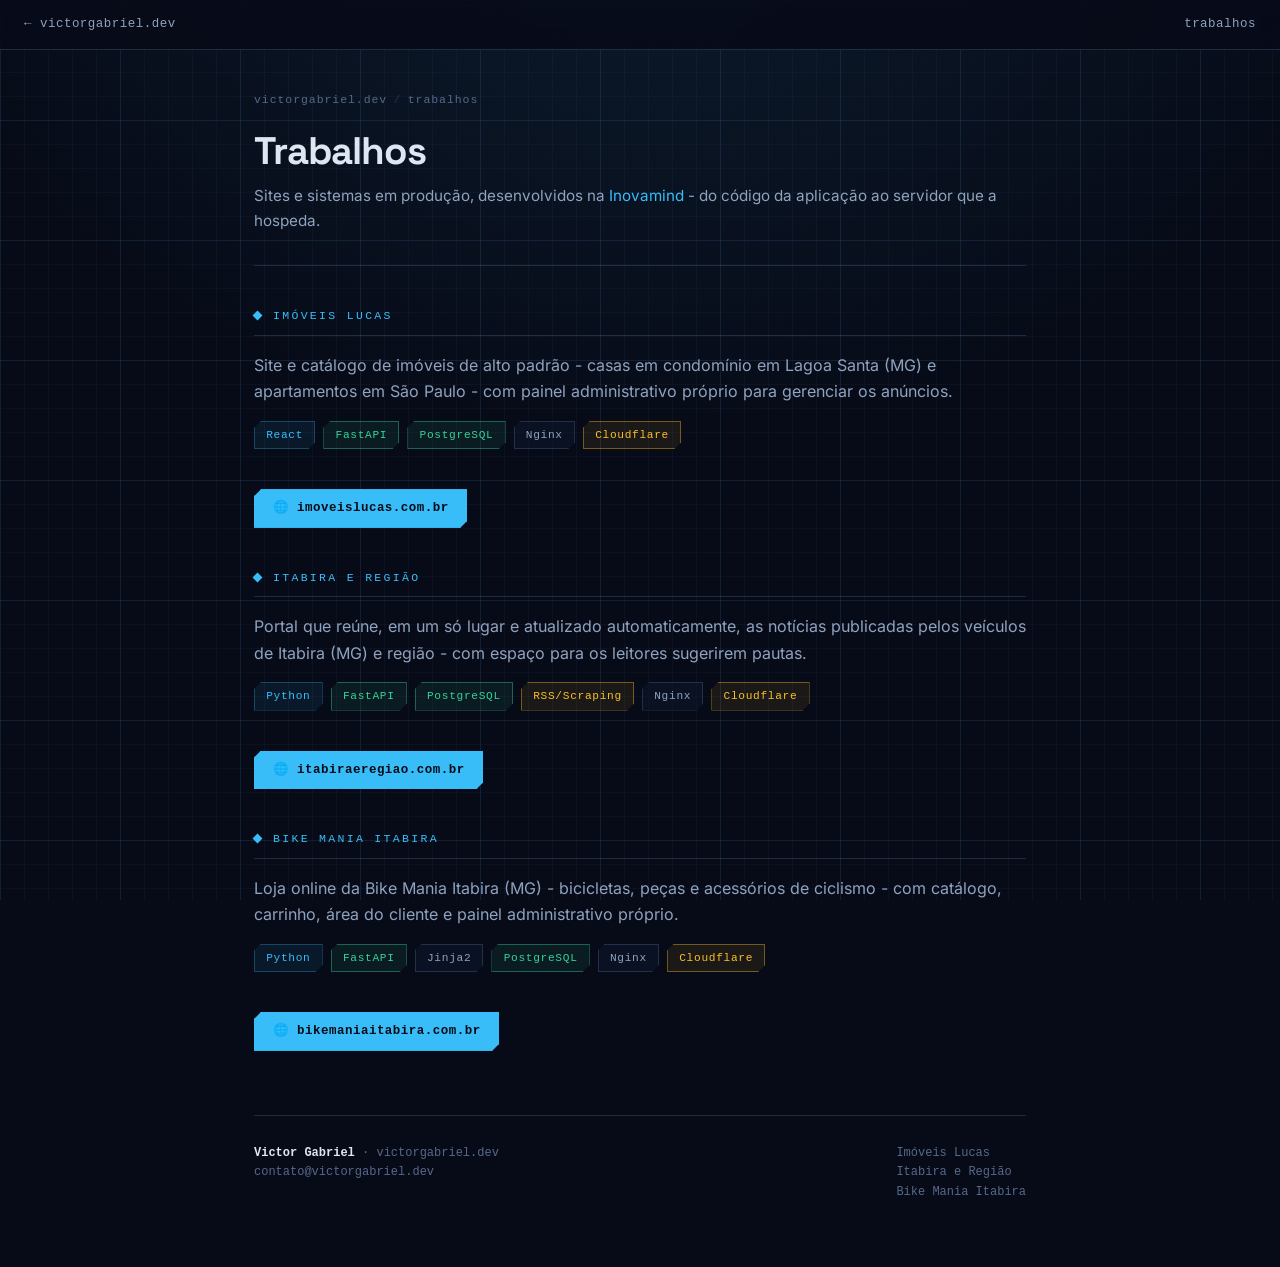
==== commit a909bbd0: "Sincroniza o espelho com o victorgabriel.dev (visual Blueprint) O espelho estava defasado: parado no" ====
--- a/trabalhos/index.html
+++ b/trabalhos/index.html
@@ -4,7 +4,7 @@
   <meta charset="UTF-8">
   <meta name="viewport" content="width=device-width, initial-scale=1.0">
 
-  <title>Trabalhos — Sites e Sistemas Desenvolvidos | Victor Gabriel</title>
+  <title>Trabalhos - Sites e Sistemas Desenvolvidos | Victor Gabriel</title>
   <meta name="description" content="Trabalhos desenvolvidos por Victor Gabriel na Inovamind: Imóveis Lucas (site e catálogo de imóveis de alto padrão com painel administrativo), Itabira e Região (portal que reúne as notícias dos veículos de Itabira-MG) e Bike Mania Itabira (loja online de ciclismo com painel administrativo).">
   <meta name="keywords" content="Victor Gabriel trabalhos, Imóveis Lucas, Itabira e Região, Bike Mania Itabira, loja de bicicletas Itabira, e-commerce ciclismo, portal de notícias Itabira, catálogo de imóveis, painel administrativo, FastAPI, PostgreSQL, Inovamind, Victor Gabriel Dev, Victor Gabriel Desenvolvedor, Victor Gabriel Software">
   <meta name="author" content="Victor Gabriel">
@@ -13,22 +13,22 @@
 
   <meta property="og:type"        content="website">
   <meta property="og:url"         content="https://victorgabriel.dev/trabalhos/">
-  <meta property="og:title"       content="Trabalhos — Sites e Sistemas Desenvolvidos | Victor Gabriel">
-  <meta property="og:description" content="Imóveis Lucas — site e catálogo de imóveis de alto padrão. Itabira e Região — portal de notícias de Itabira (MG). Bike Mania Itabira — loja online de ciclismo. Desenvolvidos na Inovamind.">
+  <meta property="og:title"       content="Trabalhos - Sites e Sistemas Desenvolvidos | Victor Gabriel">
+  <meta property="og:description" content="Imóveis Lucas - site e catálogo de imóveis de alto padrão. Itabira e Região - portal de notícias de Itabira (MG). Bike Mania Itabira - loja online de ciclismo. Desenvolvidos na Inovamind.">
   <meta property="og:image"       content="https://victorgabriel.dev/paz-amor-e-coding.jpg">
   <meta property="og:locale"      content="pt_BR">
   <meta property="og:site_name"   content="Victor Gabriel">
 
   <meta name="twitter:card"        content="summary">
-  <meta name="twitter:title"       content="Trabalhos — Sites e Sistemas Desenvolvidos | Victor Gabriel">
-  <meta name="twitter:description" content="Imóveis Lucas — site e catálogo de imóveis de alto padrão. Itabira e Região — portal de notícias de Itabira (MG). Bike Mania Itabira — loja online de ciclismo. Desenvolvidos na Inovamind.">
+  <meta name="twitter:title"       content="Trabalhos - Sites e Sistemas Desenvolvidos | Victor Gabriel">
+  <meta name="twitter:description" content="Imóveis Lucas - site e catálogo de imóveis de alto padrão. Itabira e Região - portal de notícias de Itabira (MG). Bike Mania Itabira - loja online de ciclismo. Desenvolvidos na Inovamind.">
   <meta name="twitter:image"       content="https://victorgabriel.dev/paz-amor-e-coding.jpg">
 
   <script type="application/ld+json">
   {
     "@context": "https://schema.org",
     "@type": "CollectionPage",
-    "name": "Trabalhos — Victor Gabriel",
+    "name": "Trabalhos - Victor Gabriel",
     "description": "Sites e sistemas desenvolvidos por Victor Gabriel na Inovamind.",
     "url": "https://victorgabriel.dev/trabalhos/",
     "inLanguage": "pt-BR",
@@ -43,7 +43,7 @@
         "@type": "WebSite",
         "name": "Imóveis Lucas",
         "url": "https://www.imoveislucas.com.br",
-        "description": "Site e catálogo de imóveis de alto padrão — casas em condomínio em Lagoa Santa (MG) e apartamentos em São Paulo — com painel administrativo próprio."
+        "description": "Site e catálogo de imóveis de alto padrão - casas em condomínio em Lagoa Santa (MG) e apartamentos em São Paulo - com painel administrativo próprio."
       },
       {
         "@type": "WebSite",
@@ -55,7 +55,7 @@
         "@type": "WebSite",
         "name": "Bike Mania Itabira",
         "url": "https://bikemaniaitabira.com.br",
-        "description": "Loja online da Bike Mania Itabira (MG) — bicicletas, peças e acessórios de ciclismo — com catálogo, carrinho, área do cliente e painel administrativo próprio."
+        "description": "Loja online da Bike Mania Itabira (MG) - bicicletas, peças e acessórios de ciclismo - com catálogo, carrinho, área do cliente e painel administrativo próprio."
       }
     ]
   }
@@ -81,13 +81,13 @@
         <a href="https://victorgabriel.dev">victorgabriel.dev</a><span>/</span>trabalhos
       </div>
       <h1>Trabalhos</h1>
-      <p class="tagline">Sites e sistemas em produção, desenvolvidos na <a href="https://www.inovamind.dev">Inovamind</a> — do código da aplicação ao servidor que a hospeda.</p>
+      <p class="tagline">Sites e sistemas em produção, desenvolvidos na <a href="https://www.inovamind.dev">Inovamind</a> - do código da aplicação ao servidor que a hospeda.</p>
     </header>
 
     <div class="content">
       <section id="imoveis-lucas">
         <h2>Imóveis Lucas</h2>
-        <p>Site e catálogo de imóveis de alto padrão — casas em condomínio em Lagoa Santa (MG) e apartamentos em São Paulo — com painel administrativo próprio para gerenciar os anúncios.</p>
+        <p>Site e catálogo de imóveis de alto padrão - casas em condomínio em Lagoa Santa (MG) e apartamentos em São Paulo - com painel administrativo próprio para gerenciar os anúncios.</p>
         <div class="meta-badges">
           <span class="badge cyan">React</span>
           <span class="badge green">FastAPI</span>
@@ -102,7 +102,7 @@
 
       <section id="itabira-e-regiao">
         <h2>Itabira e Região</h2>
-        <p>Portal que reúne, em um só lugar e atualizado automaticamente, as notícias publicadas pelos veículos de Itabira (MG) e região — com espaço para os leitores sugerirem pautas.</p>
+        <p>Portal que reúne, em um só lugar e atualizado automaticamente, as notícias publicadas pelos veículos de Itabira (MG) e região - com espaço para os leitores sugerirem pautas.</p>
         <div class="meta-badges">
           <span class="badge cyan">Python</span>
           <span class="badge green">FastAPI</span>
@@ -118,7 +118,7 @@
 
       <section id="bike-mania-itabira">
         <h2>Bike Mania Itabira</h2>
-        <p>Loja online da Bike Mania Itabira (MG) — bicicletas, peças e acessórios de ciclismo — com catálogo, carrinho, área do cliente e painel administrativo próprio.</p>
+        <p>Loja online da Bike Mania Itabira (MG) - bicicletas, peças e acessórios de ciclismo - com catálogo, carrinho, área do cliente e painel administrativo próprio.</p>
         <div class="meta-badges">
           <span class="badge cyan">Python</span>
           <span class="badge green">FastAPI</span>
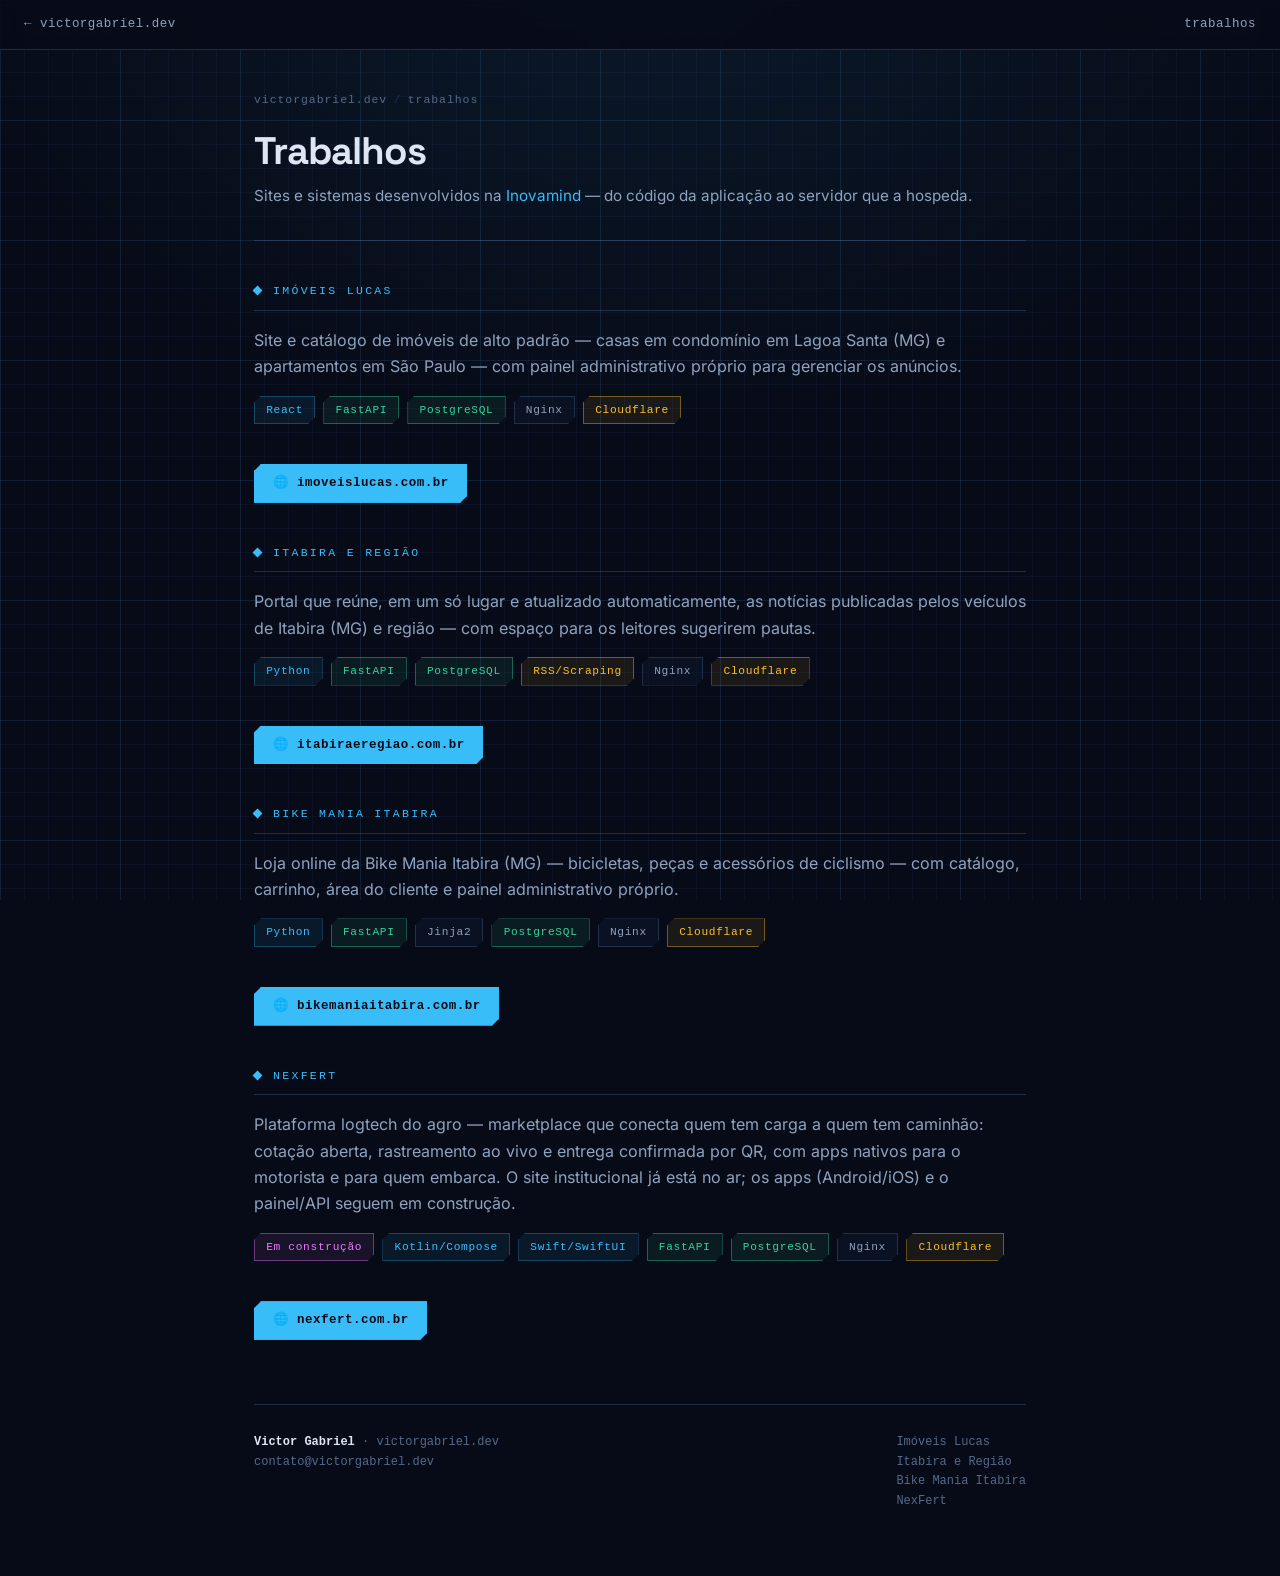
==== commit 61007607: "Sincroniza o espelho com o victorgabriel.dev (8ddbdb4)" ====
--- a/trabalhos/index.html
+++ b/trabalhos/index.html
@@ -4,31 +4,31 @@
   <meta charset="UTF-8">
   <meta name="viewport" content="width=device-width, initial-scale=1.0">
 
-  <title>Trabalhos - Sites e Sistemas Desenvolvidos | Victor Gabriel</title>
-  <meta name="description" content="Trabalhos desenvolvidos por Victor Gabriel na Inovamind: Imóveis Lucas (site e catálogo de imóveis de alto padrão com painel administrativo), Itabira e Região (portal que reúne as notícias dos veículos de Itabira-MG) e Bike Mania Itabira (loja online de ciclismo com painel administrativo).">
-  <meta name="keywords" content="Victor Gabriel trabalhos, Imóveis Lucas, Itabira e Região, Bike Mania Itabira, loja de bicicletas Itabira, e-commerce ciclismo, portal de notícias Itabira, catálogo de imóveis, painel administrativo, FastAPI, PostgreSQL, Inovamind, Victor Gabriel Dev, Victor Gabriel Desenvolvedor, Victor Gabriel Software">
+  <title>Trabalhos — Sites e Sistemas Desenvolvidos | Victor Gabriel</title>
+  <meta name="description" content="Trabalhos desenvolvidos por Victor Gabriel na Inovamind: Imóveis Lucas (site e catálogo de imóveis de alto padrão com painel administrativo), Itabira e Região (portal que reúne as notícias dos veículos de Itabira-MG), Bike Mania Itabira (loja online de ciclismo com painel administrativo) e NexFert (plataforma logtech de frete do agro, com apps nativos e painel próprio).">
+  <meta name="keywords" content="Victor Gabriel trabalhos, Imóveis Lucas, Itabira e Região, Bike Mania Itabira, NexFert, logtech, frete do agro, marketplace de frete, loja de bicicletas Itabira, e-commerce ciclismo, portal de notícias Itabira, catálogo de imóveis, painel administrativo, apps nativos, FastAPI, PostgreSQL, Inovamind, Victor Gabriel Dev, Victor Gabriel Desenvolvedor, Victor Gabriel Software">
   <meta name="author" content="Victor Gabriel">
   <meta name="robots" content="index, follow">
   <link rel="canonical" href="https://victorgabriel.dev/trabalhos/">
 
   <meta property="og:type"        content="website">
   <meta property="og:url"         content="https://victorgabriel.dev/trabalhos/">
-  <meta property="og:title"       content="Trabalhos - Sites e Sistemas Desenvolvidos | Victor Gabriel">
-  <meta property="og:description" content="Imóveis Lucas - site e catálogo de imóveis de alto padrão. Itabira e Região - portal de notícias de Itabira (MG). Bike Mania Itabira - loja online de ciclismo. Desenvolvidos na Inovamind.">
+  <meta property="og:title"       content="Trabalhos — Sites e Sistemas Desenvolvidos | Victor Gabriel">
+  <meta property="og:description" content="Imóveis Lucas — site e catálogo de imóveis de alto padrão. Itabira e Região — portal de notícias de Itabira (MG). Bike Mania Itabira — loja online de ciclismo. NexFert — plataforma logtech de frete do agro. Desenvolvidos na Inovamind.">
   <meta property="og:image"       content="https://victorgabriel.dev/paz-amor-e-coding.jpg">
   <meta property="og:locale"      content="pt_BR">
   <meta property="og:site_name"   content="Victor Gabriel">
 
   <meta name="twitter:card"        content="summary">
-  <meta name="twitter:title"       content="Trabalhos - Sites e Sistemas Desenvolvidos | Victor Gabriel">
-  <meta name="twitter:description" content="Imóveis Lucas - site e catálogo de imóveis de alto padrão. Itabira e Região - portal de notícias de Itabira (MG). Bike Mania Itabira - loja online de ciclismo. Desenvolvidos na Inovamind.">
+  <meta name="twitter:title"       content="Trabalhos — Sites e Sistemas Desenvolvidos | Victor Gabriel">
+  <meta name="twitter:description" content="Imóveis Lucas — site e catálogo de imóveis de alto padrão. Itabira e Região — portal de notícias de Itabira (MG). Bike Mania Itabira — loja online de ciclismo. NexFert — plataforma logtech de frete do agro. Desenvolvidos na Inovamind.">
   <meta name="twitter:image"       content="https://victorgabriel.dev/paz-amor-e-coding.jpg">
 
   <script type="application/ld+json">
   {
     "@context": "https://schema.org",
     "@type": "CollectionPage",
-    "name": "Trabalhos - Victor Gabriel",
+    "name": "Trabalhos — Victor Gabriel",
     "description": "Sites e sistemas desenvolvidos por Victor Gabriel na Inovamind.",
     "url": "https://victorgabriel.dev/trabalhos/",
     "inLanguage": "pt-BR",
@@ -43,7 +43,7 @@
         "@type": "WebSite",
         "name": "Imóveis Lucas",
         "url": "https://www.imoveislucas.com.br",
-        "description": "Site e catálogo de imóveis de alto padrão - casas em condomínio em Lagoa Santa (MG) e apartamentos em São Paulo - com painel administrativo próprio."
+        "description": "Site e catálogo de imóveis de alto padrão — casas em condomínio em Lagoa Santa (MG) e apartamentos em São Paulo — com painel administrativo próprio."
       },
       {
         "@type": "WebSite",
@@ -55,7 +55,13 @@
         "@type": "WebSite",
         "name": "Bike Mania Itabira",
         "url": "https://bikemaniaitabira.com.br",
-        "description": "Loja online da Bike Mania Itabira (MG) - bicicletas, peças e acessórios de ciclismo - com catálogo, carrinho, área do cliente e painel administrativo próprio."
+        "description": "Loja online da Bike Mania Itabira (MG) — bicicletas, peças e acessórios de ciclismo — com catálogo, carrinho, área do cliente e painel administrativo próprio."
+      },
+      {
+        "@type": "WebSite",
+        "name": "NexFert",
+        "url": "https://nexfert.com.br",
+        "description": "Plataforma logtech do agro — marketplace que conecta quem tem carga a quem tem caminhão, com cotação aberta, rastreamento ao vivo e entrega confirmada por QR. Site institucional no ar; apps nativos e painel/API em construção."
       }
     ]
   }
@@ -81,13 +87,13 @@
         <a href="https://victorgabriel.dev">victorgabriel.dev</a><span>/</span>trabalhos
       </div>
       <h1>Trabalhos</h1>
-      <p class="tagline">Sites e sistemas em produção, desenvolvidos na <a href="https://www.inovamind.dev">Inovamind</a> - do código da aplicação ao servidor que a hospeda.</p>
+      <p class="tagline">Sites e sistemas desenvolvidos na <a href="https://www.inovamind.dev">Inovamind</a> — do código da aplicação ao servidor que a hospeda.</p>
     </header>
 
     <div class="content">
       <section id="imoveis-lucas">
         <h2>Imóveis Lucas</h2>
-        <p>Site e catálogo de imóveis de alto padrão - casas em condomínio em Lagoa Santa (MG) e apartamentos em São Paulo - com painel administrativo próprio para gerenciar os anúncios.</p>
+        <p>Site e catálogo de imóveis de alto padrão — casas em condomínio em Lagoa Santa (MG) e apartamentos em São Paulo — com painel administrativo próprio para gerenciar os anúncios.</p>
         <div class="meta-badges">
           <span class="badge cyan">React</span>
           <span class="badge green">FastAPI</span>
@@ -102,7 +108,7 @@
 
       <section id="itabira-e-regiao">
         <h2>Itabira e Região</h2>
-        <p>Portal que reúne, em um só lugar e atualizado automaticamente, as notícias publicadas pelos veículos de Itabira (MG) e região - com espaço para os leitores sugerirem pautas.</p>
+        <p>Portal que reúne, em um só lugar e atualizado automaticamente, as notícias publicadas pelos veículos de Itabira (MG) e região — com espaço para os leitores sugerirem pautas.</p>
         <div class="meta-badges">
           <span class="badge cyan">Python</span>
           <span class="badge green">FastAPI</span>
@@ -118,7 +124,7 @@
 
       <section id="bike-mania-itabira">
         <h2>Bike Mania Itabira</h2>
-        <p>Loja online da Bike Mania Itabira (MG) - bicicletas, peças e acessórios de ciclismo - com catálogo, carrinho, área do cliente e painel administrativo próprio.</p>
+        <p>Loja online da Bike Mania Itabira (MG) — bicicletas, peças e acessórios de ciclismo — com catálogo, carrinho, área do cliente e painel administrativo próprio.</p>
         <div class="meta-badges">
           <span class="badge cyan">Python</span>
           <span class="badge green">FastAPI</span>
@@ -131,6 +137,23 @@
           <a class="link-primary" href="https://bikemaniaitabira.com.br">🌐 bikemaniaitabira.com.br</a>
         </div>
       </section>
+
+      <section id="nexfert">
+        <h2>NexFert</h2>
+        <p>Plataforma logtech do agro — marketplace que conecta quem tem carga a quem tem caminhão: cotação aberta, rastreamento ao vivo e entrega confirmada por QR, com apps nativos para o motorista e para quem embarca. O site institucional já está no ar; os apps (Android/iOS) e o painel/API seguem em construção.</p>
+        <div class="meta-badges">
+          <span class="badge magenta">Em construção</span>
+          <span class="badge cyan">Kotlin/Compose</span>
+          <span class="badge cyan">Swift/SwiftUI</span>
+          <span class="badge green">FastAPI</span>
+          <span class="badge green">PostgreSQL</span>
+          <span class="badge">Nginx</span>
+          <span class="badge yellow">Cloudflare</span>
+        </div>
+        <div class="header-links">
+          <a class="link-primary" href="https://nexfert.com.br">🌐 nexfert.com.br</a>
+        </div>
+      </section>
     </div>
 
     <footer>
@@ -141,7 +164,8 @@
       <div>
         <a href="https://www.imoveislucas.com.br">Imóveis Lucas</a><br>
         <a href="https://itabiraeregiao.com.br">Itabira e Região</a><br>
-        <a href="https://bikemaniaitabira.com.br">Bike Mania Itabira</a>
+        <a href="https://bikemaniaitabira.com.br">Bike Mania Itabira</a><br>
+        <a href="https://nexfert.com.br">NexFert</a>
       </div>
     </footer>
   </div>
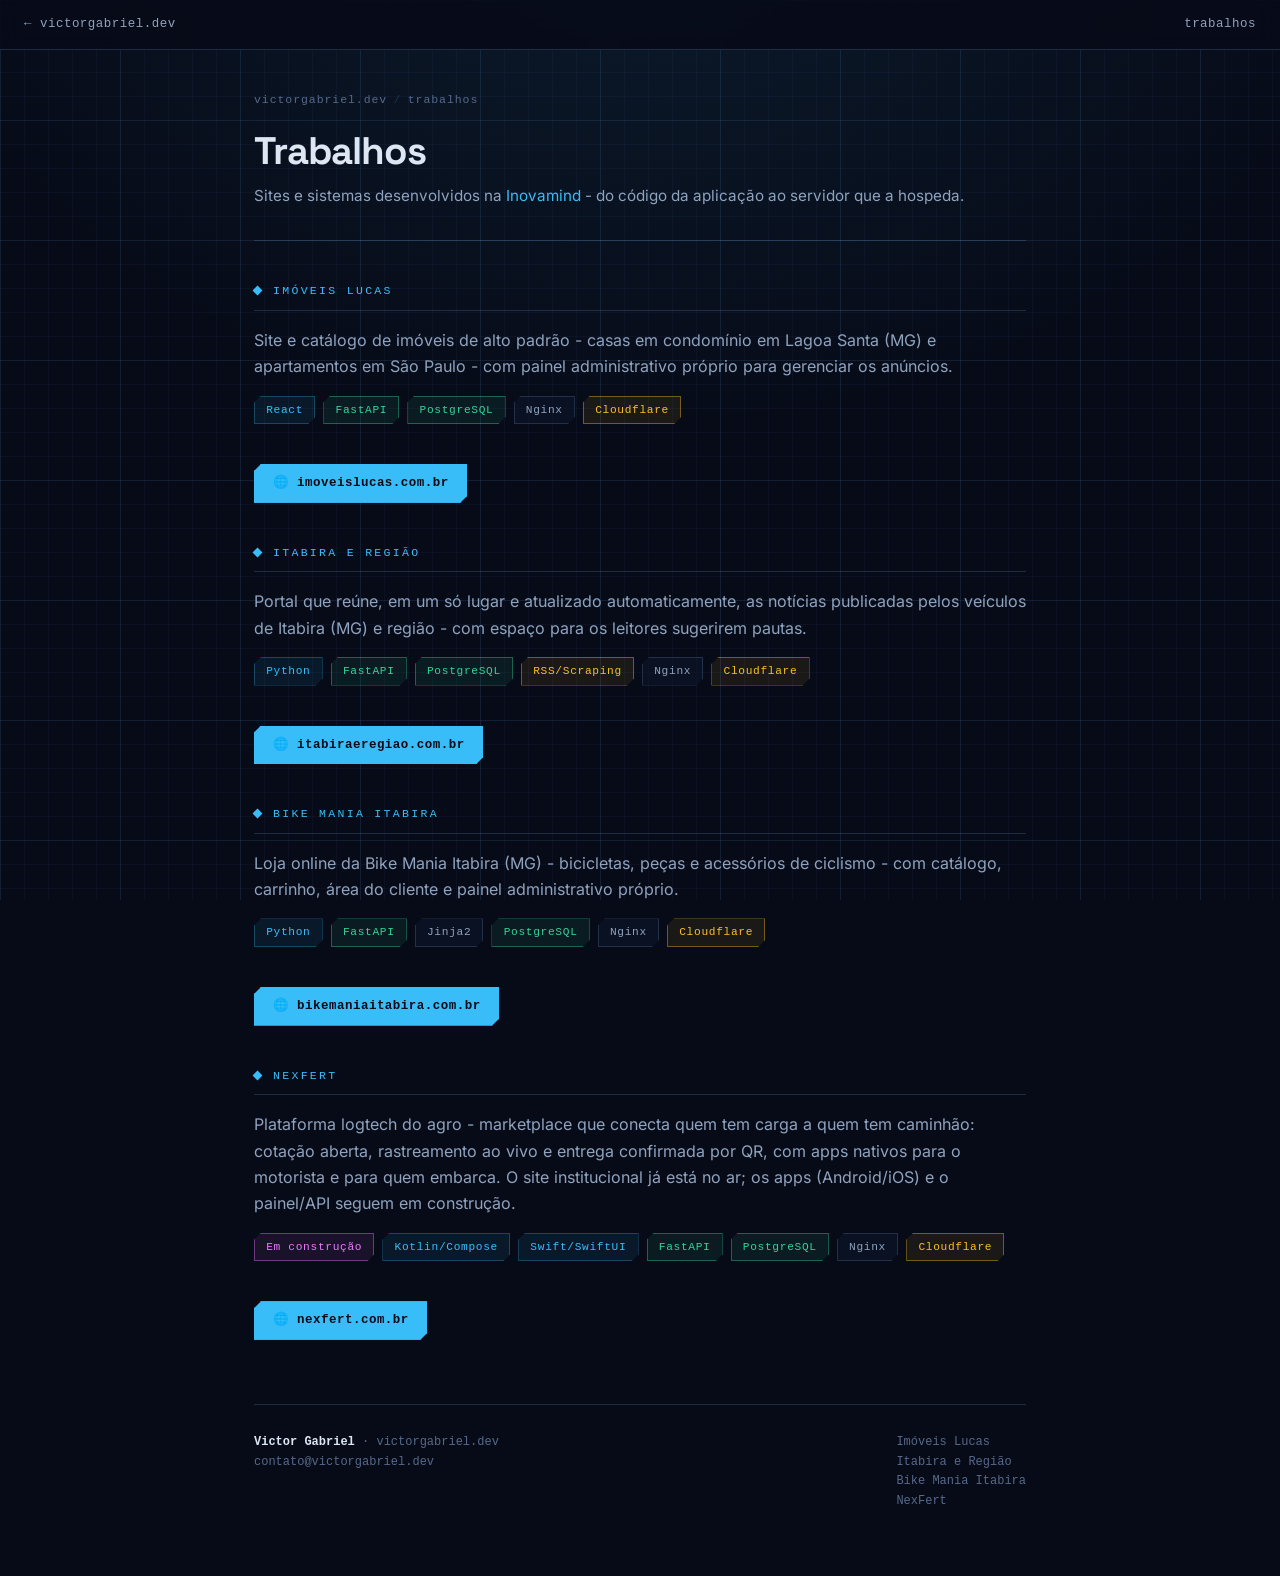
==== commit 9c54d943: "Sincroniza o espelho com o victorgabriel.dev (8ddbdb4)" ====
--- a/trabalhos/index.html
+++ b/trabalhos/index.html
@@ -4,7 +4,7 @@
   <meta charset="UTF-8">
   <meta name="viewport" content="width=device-width, initial-scale=1.0">
 
-  <title>Trabalhos — Sites e Sistemas Desenvolvidos | Victor Gabriel</title>
+  <title>Trabalhos - Sites e Sistemas Desenvolvidos | Victor Gabriel</title>
   <meta name="description" content="Trabalhos desenvolvidos por Victor Gabriel na Inovamind: Imóveis Lucas (site e catálogo de imóveis de alto padrão com painel administrativo), Itabira e Região (portal que reúne as notícias dos veículos de Itabira-MG), Bike Mania Itabira (loja online de ciclismo com painel administrativo) e NexFert (plataforma logtech de frete do agro, com apps nativos e painel próprio).">
   <meta name="keywords" content="Victor Gabriel trabalhos, Imóveis Lucas, Itabira e Região, Bike Mania Itabira, NexFert, logtech, frete do agro, marketplace de frete, loja de bicicletas Itabira, e-commerce ciclismo, portal de notícias Itabira, catálogo de imóveis, painel administrativo, apps nativos, FastAPI, PostgreSQL, Inovamind, Victor Gabriel Dev, Victor Gabriel Desenvolvedor, Victor Gabriel Software">
   <meta name="author" content="Victor Gabriel">
@@ -13,22 +13,22 @@
 
   <meta property="og:type"        content="website">
   <meta property="og:url"         content="https://victorgabriel.dev/trabalhos/">
-  <meta property="og:title"       content="Trabalhos — Sites e Sistemas Desenvolvidos | Victor Gabriel">
-  <meta property="og:description" content="Imóveis Lucas — site e catálogo de imóveis de alto padrão. Itabira e Região — portal de notícias de Itabira (MG). Bike Mania Itabira — loja online de ciclismo. NexFert — plataforma logtech de frete do agro. Desenvolvidos na Inovamind.">
+  <meta property="og:title"       content="Trabalhos - Sites e Sistemas Desenvolvidos | Victor Gabriel">
+  <meta property="og:description" content="Imóveis Lucas - site e catálogo de imóveis de alto padrão. Itabira e Região - portal de notícias de Itabira (MG). Bike Mania Itabira - loja online de ciclismo. NexFert - plataforma logtech de frete do agro. Desenvolvidos na Inovamind.">
   <meta property="og:image"       content="https://victorgabriel.dev/paz-amor-e-coding.jpg">
   <meta property="og:locale"      content="pt_BR">
   <meta property="og:site_name"   content="Victor Gabriel">
 
   <meta name="twitter:card"        content="summary">
-  <meta name="twitter:title"       content="Trabalhos — Sites e Sistemas Desenvolvidos | Victor Gabriel">
-  <meta name="twitter:description" content="Imóveis Lucas — site e catálogo de imóveis de alto padrão. Itabira e Região — portal de notícias de Itabira (MG). Bike Mania Itabira — loja online de ciclismo. NexFert — plataforma logtech de frete do agro. Desenvolvidos na Inovamind.">
+  <meta name="twitter:title"       content="Trabalhos - Sites e Sistemas Desenvolvidos | Victor Gabriel">
+  <meta name="twitter:description" content="Imóveis Lucas - site e catálogo de imóveis de alto padrão. Itabira e Região - portal de notícias de Itabira (MG). Bike Mania Itabira - loja online de ciclismo. NexFert - plataforma logtech de frete do agro. Desenvolvidos na Inovamind.">
   <meta name="twitter:image"       content="https://victorgabriel.dev/paz-amor-e-coding.jpg">
 
   <script type="application/ld+json">
   {
     "@context": "https://schema.org",
     "@type": "CollectionPage",
-    "name": "Trabalhos — Victor Gabriel",
+    "name": "Trabalhos - Victor Gabriel",
     "description": "Sites e sistemas desenvolvidos por Victor Gabriel na Inovamind.",
     "url": "https://victorgabriel.dev/trabalhos/",
     "inLanguage": "pt-BR",
@@ -43,7 +43,7 @@
         "@type": "WebSite",
         "name": "Imóveis Lucas",
         "url": "https://www.imoveislucas.com.br",
-        "description": "Site e catálogo de imóveis de alto padrão — casas em condomínio em Lagoa Santa (MG) e apartamentos em São Paulo — com painel administrativo próprio."
+        "description": "Site e catálogo de imóveis de alto padrão - casas em condomínio em Lagoa Santa (MG) e apartamentos em São Paulo - com painel administrativo próprio."
       },
       {
         "@type": "WebSite",
@@ -55,13 +55,13 @@
         "@type": "WebSite",
         "name": "Bike Mania Itabira",
         "url": "https://bikemaniaitabira.com.br",
-        "description": "Loja online da Bike Mania Itabira (MG) — bicicletas, peças e acessórios de ciclismo — com catálogo, carrinho, área do cliente e painel administrativo próprio."
+        "description": "Loja online da Bike Mania Itabira (MG) - bicicletas, peças e acessórios de ciclismo - com catálogo, carrinho, área do cliente e painel administrativo próprio."
       },
       {
         "@type": "WebSite",
         "name": "NexFert",
         "url": "https://nexfert.com.br",
-        "description": "Plataforma logtech do agro — marketplace que conecta quem tem carga a quem tem caminhão, com cotação aberta, rastreamento ao vivo e entrega confirmada por QR. Site institucional no ar; apps nativos e painel/API em construção."
+        "description": "Plataforma logtech do agro - marketplace que conecta quem tem carga a quem tem caminhão, com cotação aberta, rastreamento ao vivo e entrega confirmada por QR. Site institucional no ar; apps nativos e painel/API em construção."
       }
     ]
   }
@@ -87,13 +87,13 @@
         <a href="https://victorgabriel.dev">victorgabriel.dev</a><span>/</span>trabalhos
       </div>
       <h1>Trabalhos</h1>
-      <p class="tagline">Sites e sistemas desenvolvidos na <a href="https://www.inovamind.dev">Inovamind</a> — do código da aplicação ao servidor que a hospeda.</p>
+      <p class="tagline">Sites e sistemas desenvolvidos na <a href="https://www.inovamind.dev">Inovamind</a> - do código da aplicação ao servidor que a hospeda.</p>
     </header>
 
     <div class="content">
       <section id="imoveis-lucas">
         <h2>Imóveis Lucas</h2>
-        <p>Site e catálogo de imóveis de alto padrão — casas em condomínio em Lagoa Santa (MG) e apartamentos em São Paulo — com painel administrativo próprio para gerenciar os anúncios.</p>
+        <p>Site e catálogo de imóveis de alto padrão - casas em condomínio em Lagoa Santa (MG) e apartamentos em São Paulo - com painel administrativo próprio para gerenciar os anúncios.</p>
         <div class="meta-badges">
           <span class="badge cyan">React</span>
           <span class="badge green">FastAPI</span>
@@ -108,7 +108,7 @@
 
       <section id="itabira-e-regiao">
         <h2>Itabira e Região</h2>
-        <p>Portal que reúne, em um só lugar e atualizado automaticamente, as notícias publicadas pelos veículos de Itabira (MG) e região — com espaço para os leitores sugerirem pautas.</p>
+        <p>Portal que reúne, em um só lugar e atualizado automaticamente, as notícias publicadas pelos veículos de Itabira (MG) e região - com espaço para os leitores sugerirem pautas.</p>
         <div class="meta-badges">
           <span class="badge cyan">Python</span>
           <span class="badge green">FastAPI</span>
@@ -124,7 +124,7 @@
 
       <section id="bike-mania-itabira">
         <h2>Bike Mania Itabira</h2>
-        <p>Loja online da Bike Mania Itabira (MG) — bicicletas, peças e acessórios de ciclismo — com catálogo, carrinho, área do cliente e painel administrativo próprio.</p>
+        <p>Loja online da Bike Mania Itabira (MG) - bicicletas, peças e acessórios de ciclismo - com catálogo, carrinho, área do cliente e painel administrativo próprio.</p>
         <div class="meta-badges">
           <span class="badge cyan">Python</span>
           <span class="badge green">FastAPI</span>
@@ -140,7 +140,7 @@
 
       <section id="nexfert">
         <h2>NexFert</h2>
-        <p>Plataforma logtech do agro — marketplace que conecta quem tem carga a quem tem caminhão: cotação aberta, rastreamento ao vivo e entrega confirmada por QR, com apps nativos para o motorista e para quem embarca. O site institucional já está no ar; os apps (Android/iOS) e o painel/API seguem em construção.</p>
+        <p>Plataforma logtech do agro - marketplace que conecta quem tem carga a quem tem caminhão: cotação aberta, rastreamento ao vivo e entrega confirmada por QR, com apps nativos para o motorista e para quem embarca. O site institucional já está no ar; os apps (Android/iOS) e o painel/API seguem em construção.</p>
         <div class="meta-badges">
           <span class="badge magenta">Em construção</span>
           <span class="badge cyan">Kotlin/Compose</span>
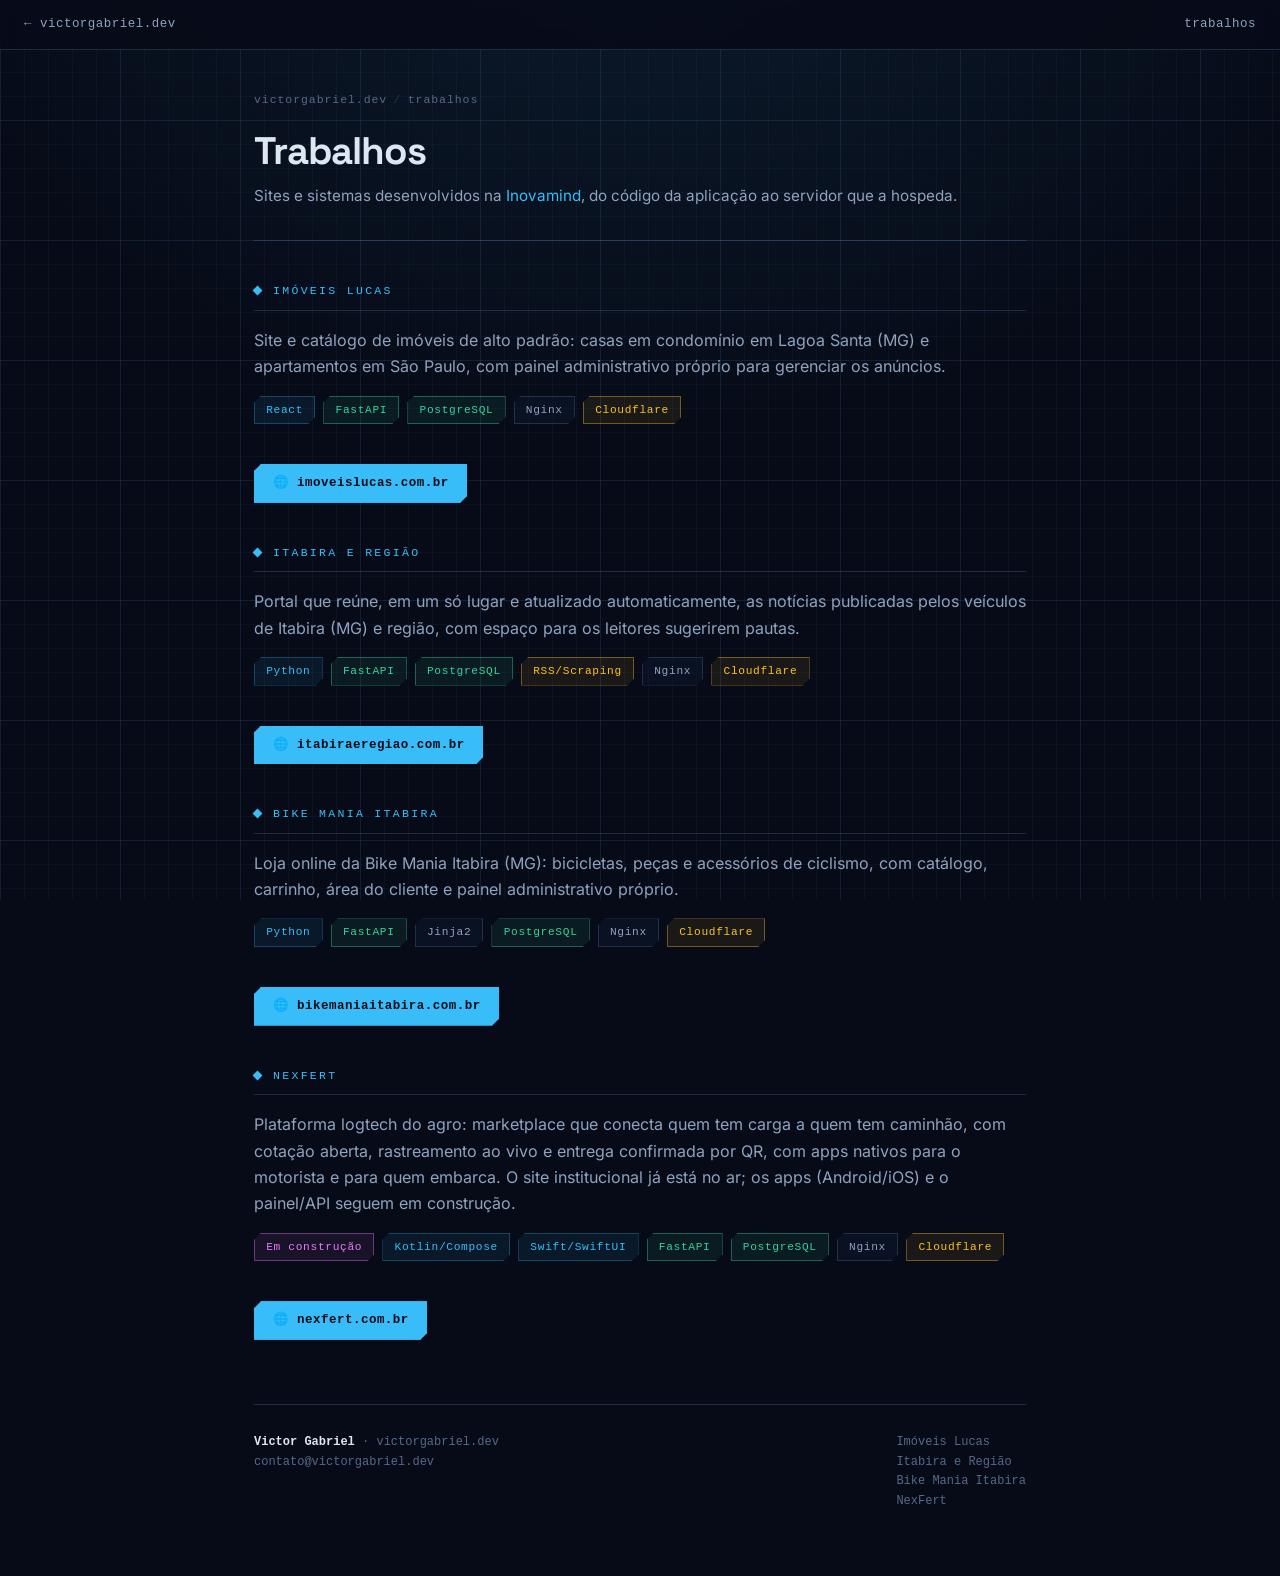
==== commit d9fd20b3: "Sincroniza o espelho com o victorgabriel.dev (db15a3b)" ====
--- a/trabalhos/index.html
+++ b/trabalhos/index.html
@@ -4,7 +4,7 @@
   <meta charset="UTF-8">
   <meta name="viewport" content="width=device-width, initial-scale=1.0">
 
-  <title>Trabalhos - Sites e Sistemas Desenvolvidos | Victor Gabriel</title>
+  <title>Trabalhos · Sites e Sistemas Desenvolvidos | Victor Gabriel</title>
   <meta name="description" content="Trabalhos desenvolvidos por Victor Gabriel na Inovamind: Imóveis Lucas (site e catálogo de imóveis de alto padrão com painel administrativo), Itabira e Região (portal que reúne as notícias dos veículos de Itabira-MG), Bike Mania Itabira (loja online de ciclismo com painel administrativo) e NexFert (plataforma logtech de frete do agro, com apps nativos e painel próprio).">
   <meta name="keywords" content="Victor Gabriel trabalhos, Imóveis Lucas, Itabira e Região, Bike Mania Itabira, NexFert, logtech, frete do agro, marketplace de frete, loja de bicicletas Itabira, e-commerce ciclismo, portal de notícias Itabira, catálogo de imóveis, painel administrativo, apps nativos, FastAPI, PostgreSQL, Inovamind, Victor Gabriel Dev, Victor Gabriel Desenvolvedor, Victor Gabriel Software">
   <meta name="author" content="Victor Gabriel">
@@ -13,22 +13,22 @@
 
   <meta property="og:type"        content="website">
   <meta property="og:url"         content="https://victorgabriel.dev/trabalhos/">
-  <meta property="og:title"       content="Trabalhos - Sites e Sistemas Desenvolvidos | Victor Gabriel">
-  <meta property="og:description" content="Imóveis Lucas - site e catálogo de imóveis de alto padrão. Itabira e Região - portal de notícias de Itabira (MG). Bike Mania Itabira - loja online de ciclismo. NexFert - plataforma logtech de frete do agro. Desenvolvidos na Inovamind.">
+  <meta property="og:title"       content="Trabalhos · Sites e Sistemas Desenvolvidos | Victor Gabriel">
+  <meta property="og:description" content="Imóveis Lucas, site e catálogo de imóveis de alto padrão. Itabira e Região, portal de notícias de Itabira (MG). Bike Mania Itabira, loja online de ciclismo. NexFert, plataforma logtech de frete do agro. Desenvolvidos na Inovamind.">
   <meta property="og:image"       content="https://victorgabriel.dev/paz-amor-e-coding.jpg">
   <meta property="og:locale"      content="pt_BR">
   <meta property="og:site_name"   content="Victor Gabriel">
 
   <meta name="twitter:card"        content="summary">
-  <meta name="twitter:title"       content="Trabalhos - Sites e Sistemas Desenvolvidos | Victor Gabriel">
-  <meta name="twitter:description" content="Imóveis Lucas - site e catálogo de imóveis de alto padrão. Itabira e Região - portal de notícias de Itabira (MG). Bike Mania Itabira - loja online de ciclismo. NexFert - plataforma logtech de frete do agro. Desenvolvidos na Inovamind.">
+  <meta name="twitter:title"       content="Trabalhos · Sites e Sistemas Desenvolvidos | Victor Gabriel">
+  <meta name="twitter:description" content="Imóveis Lucas, site e catálogo de imóveis de alto padrão. Itabira e Região, portal de notícias de Itabira (MG). Bike Mania Itabira, loja online de ciclismo. NexFert, plataforma logtech de frete do agro. Desenvolvidos na Inovamind.">
   <meta name="twitter:image"       content="https://victorgabriel.dev/paz-amor-e-coding.jpg">
 
   <script type="application/ld+json">
   {
     "@context": "https://schema.org",
     "@type": "CollectionPage",
-    "name": "Trabalhos - Victor Gabriel",
+    "name": "Trabalhos · Victor Gabriel",
     "description": "Sites e sistemas desenvolvidos por Victor Gabriel na Inovamind.",
     "url": "https://victorgabriel.dev/trabalhos/",
     "inLanguage": "pt-BR",
@@ -43,7 +43,7 @@
         "@type": "WebSite",
         "name": "Imóveis Lucas",
         "url": "https://www.imoveislucas.com.br",
-        "description": "Site e catálogo de imóveis de alto padrão - casas em condomínio em Lagoa Santa (MG) e apartamentos em São Paulo - com painel administrativo próprio."
+        "description": "Site e catálogo de imóveis de alto padrão: casas em condomínio em Lagoa Santa (MG) e apartamentos em São Paulo, com painel administrativo próprio."
       },
       {
         "@type": "WebSite",
@@ -55,13 +55,13 @@
         "@type": "WebSite",
         "name": "Bike Mania Itabira",
         "url": "https://bikemaniaitabira.com.br",
-        "description": "Loja online da Bike Mania Itabira (MG) - bicicletas, peças e acessórios de ciclismo - com catálogo, carrinho, área do cliente e painel administrativo próprio."
+        "description": "Loja online da Bike Mania Itabira (MG): bicicletas, peças e acessórios de ciclismo, com catálogo, carrinho, área do cliente e painel administrativo próprio."
       },
       {
         "@type": "WebSite",
         "name": "NexFert",
         "url": "https://nexfert.com.br",
-        "description": "Plataforma logtech do agro - marketplace que conecta quem tem carga a quem tem caminhão, com cotação aberta, rastreamento ao vivo e entrega confirmada por QR. Site institucional no ar; apps nativos e painel/API em construção."
+        "description": "Plataforma logtech do agro: marketplace que conecta quem tem carga a quem tem caminhão, com cotação aberta, rastreamento ao vivo e entrega confirmada por QR. Site institucional no ar; apps nativos e painel/API em construção."
       }
     ]
   }
@@ -87,13 +87,13 @@
         <a href="https://victorgabriel.dev">victorgabriel.dev</a><span>/</span>trabalhos
       </div>
       <h1>Trabalhos</h1>
-      <p class="tagline">Sites e sistemas desenvolvidos na <a href="https://www.inovamind.dev">Inovamind</a> - do código da aplicação ao servidor que a hospeda.</p>
+      <p class="tagline">Sites e sistemas desenvolvidos na <a href="https://www.inovamind.dev">Inovamind</a>, do código da aplicação ao servidor que a hospeda.</p>
     </header>
 
     <div class="content">
       <section id="imoveis-lucas">
         <h2>Imóveis Lucas</h2>
-        <p>Site e catálogo de imóveis de alto padrão - casas em condomínio em Lagoa Santa (MG) e apartamentos em São Paulo - com painel administrativo próprio para gerenciar os anúncios.</p>
+        <p>Site e catálogo de imóveis de alto padrão: casas em condomínio em Lagoa Santa (MG) e apartamentos em São Paulo, com painel administrativo próprio para gerenciar os anúncios.</p>
         <div class="meta-badges">
           <span class="badge cyan">React</span>
           <span class="badge green">FastAPI</span>
@@ -108,7 +108,7 @@
 
       <section id="itabira-e-regiao">
         <h2>Itabira e Região</h2>
-        <p>Portal que reúne, em um só lugar e atualizado automaticamente, as notícias publicadas pelos veículos de Itabira (MG) e região - com espaço para os leitores sugerirem pautas.</p>
+        <p>Portal que reúne, em um só lugar e atualizado automaticamente, as notícias publicadas pelos veículos de Itabira (MG) e região, com espaço para os leitores sugerirem pautas.</p>
         <div class="meta-badges">
           <span class="badge cyan">Python</span>
           <span class="badge green">FastAPI</span>
@@ -124,7 +124,7 @@
 
       <section id="bike-mania-itabira">
         <h2>Bike Mania Itabira</h2>
-        <p>Loja online da Bike Mania Itabira (MG) - bicicletas, peças e acessórios de ciclismo - com catálogo, carrinho, área do cliente e painel administrativo próprio.</p>
+        <p>Loja online da Bike Mania Itabira (MG): bicicletas, peças e acessórios de ciclismo, com catálogo, carrinho, área do cliente e painel administrativo próprio.</p>
         <div class="meta-badges">
           <span class="badge cyan">Python</span>
           <span class="badge green">FastAPI</span>
@@ -140,7 +140,7 @@
 
       <section id="nexfert">
         <h2>NexFert</h2>
-        <p>Plataforma logtech do agro - marketplace que conecta quem tem carga a quem tem caminhão: cotação aberta, rastreamento ao vivo e entrega confirmada por QR, com apps nativos para o motorista e para quem embarca. O site institucional já está no ar; os apps (Android/iOS) e o painel/API seguem em construção.</p>
+        <p>Plataforma logtech do agro: marketplace que conecta quem tem carga a quem tem caminhão, com cotação aberta, rastreamento ao vivo e entrega confirmada por QR, com apps nativos para o motorista e para quem embarca. O site institucional já está no ar; os apps (Android/iOS) e o painel/API seguem em construção.</p>
         <div class="meta-badges">
           <span class="badge magenta">Em construção</span>
           <span class="badge cyan">Kotlin/Compose</span>
--- a/css/site.css
+++ b/css/site.css
@@ -155,8 +155,31 @@
 .carimbo-id {
     padding: 30px 28px;
     display: flex;
+    flex-direction: row;
+    align-items: center;
+    gap: 22px;
+}
+
+.carimbo-id-texto {
+    display: flex;
     flex-direction: column;
     justify-content: center;
+    min-width: 0;
+}
+
+.carimbo-avatar {
+    flex: 0 0 auto;
+    display: block;
+}
+
+.carimbo-avatar img {
+    display: block;
+    width: 88px;
+    height: 88px;
+    border-radius: 999px;
+    object-fit: cover;
+    border: 1px solid var(--linha);
+    filter: saturate(0.72) contrast(1.06);
 }
 
 .carimbo-foto {
@@ -713,6 +736,17 @@
     filter: saturate(0.9);
 }
 
+.screenshots figure {
+    margin: 0;
+}
+
+.screenshots figcaption {
+    font-family: var(--mono);
+    font-size: 0.78rem;
+    color: var(--muted);
+    margin-top: 0.4rem;
+}
+
 .table-wrap {
     overflow-x: auto;
 }
@@ -881,6 +915,12 @@
 
     .carimbo-id {
         padding: 40px 36px;
+        gap: 26px;
+    }
+
+    .carimbo-avatar img {
+        width: 104px;
+        height: 104px;
     }
 
     .carimbo-foto {
@@ -910,6 +950,12 @@
 
     .carimbo-id {
         padding: 22px;
+        gap: 16px;
+    }
+
+    .carimbo-avatar img {
+        width: 68px;
+        height: 68px;
     }
 
     .carimbo-rodape,
